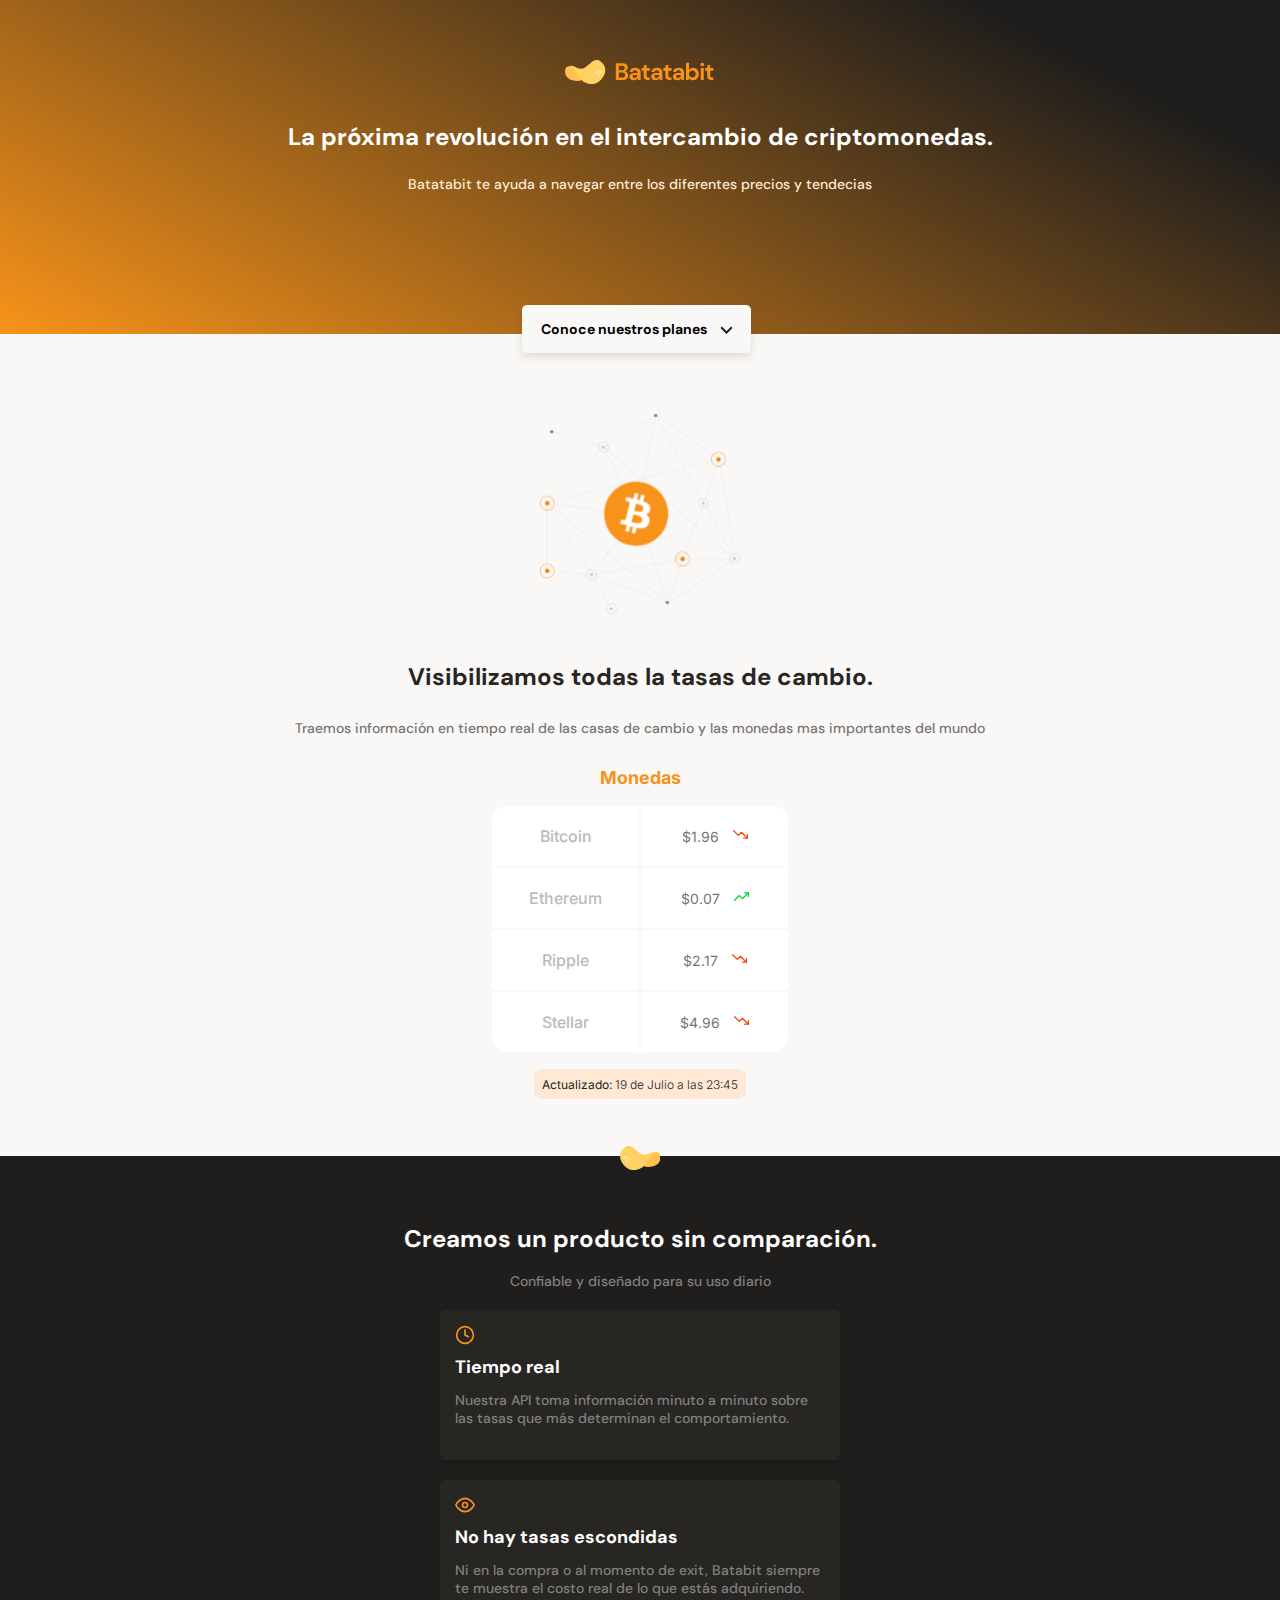
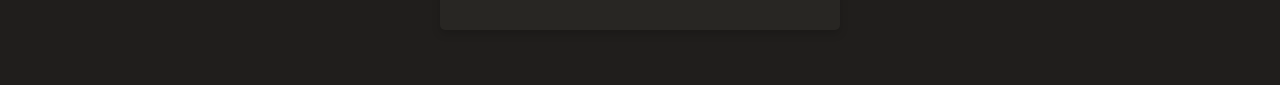
==== index.html @ 94a29dff "Se creo la segunda tarjeta que dice No hay tasas escondidas" ====
<!DOCTYPE html>
<html lang="en">
<head>
    <meta charset="UTF-8">
    <meta http-equiv="X-UA-Compatible" content="IE=edge">
    <meta name="viewport" content="width=device-width, initial-scale=1.0">
    <title>Document</title>
    <link href="https://fonts.googleapis.com/css2?family=DM+Sans:wght@400;500;700&family=Inter:wght@300;500&display=swap" rel="stylesheet">
    <link rel="stylesheet" href="./style.css">
</head>
<body>
    <header>
        <img src="./assets/img/logo.svg" alt="">
        <div class="header--title-container">
            <h1>La pr&oacute;xima revoluci&oacute;n en el intercambio de criptomonedas.</h1>
            <p>Batatabit te ayuda a navegar entre los diferentes precios y tendecias</p>
            <a href="" class="header--button">Conoce nuestros planes <span></span> </a>
        </div>
    </header>
    <main>
        <section class="main--exchange-container">
            <div class="backgroundImg">
                <img src="" alt="">
            </div>
            <div class="main--exange-container-title">
                <h2>Visibilizamos todas la tasas de cambio.</h2>
                <p>Traemos informaci&oacute;n en tiempo real de las casas de cambio y las monedas mas importantes del mundo</p>
            </div>
            <section class="main-tables-container">
                <div class="main--currency-table">
                    <p class="currency--table-title">Monedas</p>
                    <div class="currency--table-container">
                        <table>
                            <tr>
                                <td class="table__top-left">Bitcoin</td>
                                <td class="table__top-right table__right">$1.96 <span class="down"></span> </td>
                            </tr>
                            <tr>
                                <td>Ethereum</td>
                                <td class="table__right">$0.07 <span class="up"></span></td>
                            </tr>
                            <tr>
                                <td>Ripple</td>
                                <td class="table__right">$2.17 <span class="down"> </span></td>
                            </tr>
                            <tr>
                                <td class="table__bottom-left">Stellar</td>
                                <td class="table__bottom-right table__right">$4.96 <span class="down"></span></td>
                            </tr>
                        </table>
                    </div>
                    <div class="currency--table-date">
                        <p> <b>Actualizado: </b> 19 de Julio a las 23:45 </p>
                    </div>
                </div>
            </section>
        </section>
        <section class="main--product-detail">
            <span class="product--detail-batata-logo"></span>
            <div class="pruduct--detail-title">
                <h2> Creamos un producto sin comparación.</h2>
                <p>Confiable y diseñado para su uso diario</p>
            </div>
                <section class="product--cards-container">
                  <article class="product--detail-card">
                      <span class="clock"></span>
                      <p class="product--card-title">Tiempo real</p>
                      <p class="product--card-body">Nuestra API toma información minuto a minuto sobre las tasas que más determinan el comportamiento.
                      </p>
                  </article>
                </section>
        </section>
                <section class="main--product-detail-second">
                    <article class="product--detail-card-second">
                        <span class="eye"></span>
                        <p class="product--card-title">No hay tasas escondidas</p>
                        <p class="product--card-body">Ni en la compra o al momento de exit, Batabit siempre te muestra el costo real de lo que estás adquiriendo.
                        </p>
                    </article>
                </section>
        <section></section>
        <section></section>
    </main>
    <footer></footer>
</body>
</html>
---- style.css ----
/* 
1- Posicionamiento (Position fixed, relative, absolute)
2- Modelo de caja (Box model) (margin, padding, tamaño de width y height)
3- Tipografia (Fuentes, tamaño)
4- Visuales (Estilos visuales, ej. shadow box, border radius)
5- Otros  
*/

:root {
    /* Colores */
    --bitcoin-orange: #f7931A;
    --soft-orange: #FFE9D5;
    --secondary-blue: #1A9AF7;
    --soft-blue: #E7F5FF;
    --warm-black: #201E1C;
    --black: #282623;
    --grey: #BABABA;
    --off-white: #FAF8F7;
    --just-white: #fff;
}

* {
    box-sizing: border-box;
    margin: 0;
    padding: 0;
}

html {
    font-size: 62.5%;
    font-family:'DM Sans', sans-serif;
}

header {
    position: relative;
    display: flex;
    flex-direction: column;
    justify-content: center;
    width: 100%;
    min-width: 320px;
    height: 334px;
    text-align: center;
    background: linear-gradient(207.8deg, #201E1C 16.69%, #F7931A 100%);
}

header img {
    width: 150px;
    height: 24px;
    margin-top: 60px;
    align-self: center;   /* Se usa para alinear la imagen cuando estoy usando display flex */
}

.header--title-container {
    width: 90%;
    min-width: 288px;
    max-width: 900px;
    height: 218px;
    margin-top: 40px;  /*Con esto separamos un poco la imagen del texto*/
    text-align: center;
    align-self: center;
}

.header--title-container h1 {
    font-size: 2.4rem;
    font-weight: bold;
    line-height: 2.6rem;
    color: var(--just-white);
}

.header--title-container p {
    margin-top: 25px;
    font-size: 1.4rem;
    font-weight: 500;
    line-height: 1.8rem;
    color: var(--soft-orange);
}

.header--title-container .header--button {
    position: absolute;
    left: calc(50% - 118px);
    top: 270px;
    display: block;
    margin-top: 35px;
    padding: 15px;
    width: 229px;
    height: 48px;
    background-color: var(--off-white);
    /* Sombra */
    box-shadow: 0px  4px 8px rgba(89, 73 ,30, 0.16);
    border: none;
    border-radius: 5px;
    font-size: 1.4rem;
    font-weight: bold;
    text-decoration: none;
    color: var (var(--black));
}

.header--button span {
    display: inline-block;
    width: 13px;
    height: 8px;
    margin-left: 10px;
    background-image: url('../assets/icons/down-arrow.svg');
}

main{
    width: 100%;
    min-width: 320px;
    height: auto;  /* Se usa el auto por que el mismo contenido va ir definiendo la altura de nuestro main */
    background-color: var(--off-white);
}

.main--exchange-container {
    width: 100%;
    height: auto;  /* Se usa el auto por que el mismo contenido va ir definiendo la altura de nuestro contenedor */
    padding-top: 80px;
    padding-bottom: 30px;
    text-align: center;
}

.main--exange-container-title{
    width: 90%;
    min-width: 238px;
    max-width: 900px;
    margin: 0 auto;
}

.main--exchange-container .backgroundImg {
    width: 200px;
    height: 200px;
    margin: 0 auto;
    margin-bottom: 50px;
    background-image: url(../assets/img/Bitcoin.svg);
    background-size: cover;
    background-position: center;
    background-repeat: no-repeat;
}

.main--exchange-container h2 {
    margin-bottom: 30px;
    font-size: 2.4rem;
    font-weight: bold;      /* esto es un peso a la fuente */
    line-height: 2.6rem;    /* Esto es una altura */
    color: var(--black);
}

.main--exchange-container p {
    margin-bottom: 30px;
    font-size: 1.4rem;
    font-weight: 500;
    line-height: 1.6rem;
    color: #757575;
}

.main--currency-table {
    width: 70%;
    min-width: 235px;
    max-width: 500px;
    height: 360px;
    margin: 0 auto;
    font-family: "Inter", sans-serif;
}

.main--currency-table .currency--table-title {
    margin-bottom: 15px;
    font-size: 1.8rem;
    font-weight: bold;
    line-height: 2.3rem;
    color: var(--bitcoin-orange);
}

.currency--table-container {
    width: 90%;
    min-width: 230px;
    max-width: 300px;
    height: 250px;
    margin: 0 auto;
}

.currency--table-container table {
    width: 100%;
    height: 100%;
}

.currency--table-container td {
    width: 50%;
    font-size: 1.6rem;
    font-weight: 500;
    line-height: 1.9rem;
    color: var(--grey);
    background-color: var(--just-white);
}

.currency--table-container .table__top-left {
    border-radius: 15px 0 0 0;
}

.currency--table-container .table__top-right {
    border-radius: 0 15px 0 0;
}

.currency--table-container .table__bottom-left {
    border-radius: 0 0 0 15px;
}

.currency--table-container .table__bottom-right {
    border-radius: 0px 0px 15px 0px;
}

.currency--table-container .table__right {
    font-size: 1.4rem;
    font-weight: normal;  /*Ancho de fuente*/
    line-height: 1.7rem;    /*Salto de linea*/
    color: #757575;
}

.currency--table-container .down {
    display: inline-block;
    width: 15px;
    height: 15px;
    margin-left: 10px;
    background-image: url('../assets/icons/trending-down.svg');
    background-size: cover;
    background-position: center;
    background-repeat: no-repeat;
}

.currency--table-container .up {
    display: inline-block;
    width: 15px;
    height: 15px;
    margin-left: 10px;
    background-image: url('../assets/icons/trending-up.svg');
    background-size: cover;
    background-position: center;
    background-repeat: no-repeat;
}

.currency--table-date {
    width: max-content; /*Para evitar el desbordamiento del texto */
    height: 30px;
    margin: 15px auto 0;
    padding: 8px;
    background-color: var(--soft-orange);
    border-radius: 8px;
  }

.currency--table-date p {
    font-size: 1.2rem;
    line-height: 1.5rem;
    color: var(--warm-black);
    font-weight: 300; /*Esto para cortar esa herencia que viene desde el padre*/
}

.main--product-detail {
    position: relative;     /*Es importante que este este posicion relative para que despues la imagen con position absolute pueda tomar de refe4rencia a este*/
    width: 100%;
    min-width: 320px; /*Para que no se haga mas pequeño que eso*/
    height: auto;
    padding: 20px 10px; /*Conesto se crea el espacio entre las tarjetas*/
    background: var(--warm-black);
}

.product--detail-batata-logo {
    position: absolute; /*Este es necesario con el position relative de la anterior clase para que pueda existir entre las dos secciones, hay que asegurar el padre directo para poder delimitarlo de es manera*/
    width: 40px;
    height: 25px;
    top: -10px;
    left: calc(50% - 20px);
    background-image: url('./assets/icons/batata.svg');
}

.pruduct--detail-title {
    width: 90%;
    min-width: 288px;
    height: auto;
    margin: 0 auto;
    margin-top: 50px;
    text-align: center;
}

.pruduct--detail-title h2 {
    margin-bottom: 20px;
    font-size: 2.4rem;
    font-weight: bold;
    line-height: 2.6rem;
    color: var(--just-white);
}

.pruduct--detail-title p {
    margin-bottom: 20px;
    font-size: 1.4rem;
    font-weight: 500;
    line-height: 1.8rem;
    color: #808080;
}

.product--detail-card {
    width: 90%;
    min-width: 288px;
    max-width: 400px;
    height: 150px;
    margin: 15px auto;
    padding: 15px;  /*Se usa para posicionar su contenido*/
    background-color: var(--black);
    border-radius: 5px;
    box-shadow: 0 4px 8px rgba(0, 0, 0, 0.16);
}

.product--detail-card .clock {
    display: inline-block;
    width: 20px;
    height: 20px;
    margin-bottom: 10px;
    background-image: url(./assets/icons/clock.svg);
    background-size: cover;
    background-position: center;
    background-repeat: no-repeat;
}

.product--card-title {
    margin-bottom: 15px;
    font-size: 1.8rem;
    font-weight: bold;
    line-height: 1.8rem;
    color: var(--just-white);
}

.product--card-body {
    font-size: 1.4rem;
    font-weight: 500;
    line-height: 1.8rem;
    color: #808080;
}

/*Segunda tajerta*/

.main--product-detail-second {
    width: 100%;
    min-width: 320px; /*Para que no se haga mas pequeño que eso*/
    height: auto;
    padding: 20px 10px; /*Conesto se crea el espacio entre las tarjetas*/
    background: var(--warm-black);
}

.product--detail-card-second {
    width: 90%;
    min-width: 288px;
    max-width: 400px;
    height: 150px;
    margin: 0 auto;
    padding: 15px;  /*Se usa para posicionar su contenido*/
    background-color: var(--black);
    border-radius: 5px;
    box-shadow: 0 4px 8px rgba(0, 0, 0, 0.16);
    position: relative;
    bottom: 35px;
}

.product--detail-card-second .eye {
    display: inline-block;
    width: 20px;
    height: 20px;
    margin-bottom: 10px;
    background-image: url(./assets/icons/eye.svg);
    background-size: cover;
    background-position: center;
    background-repeat: no-repeat;
}
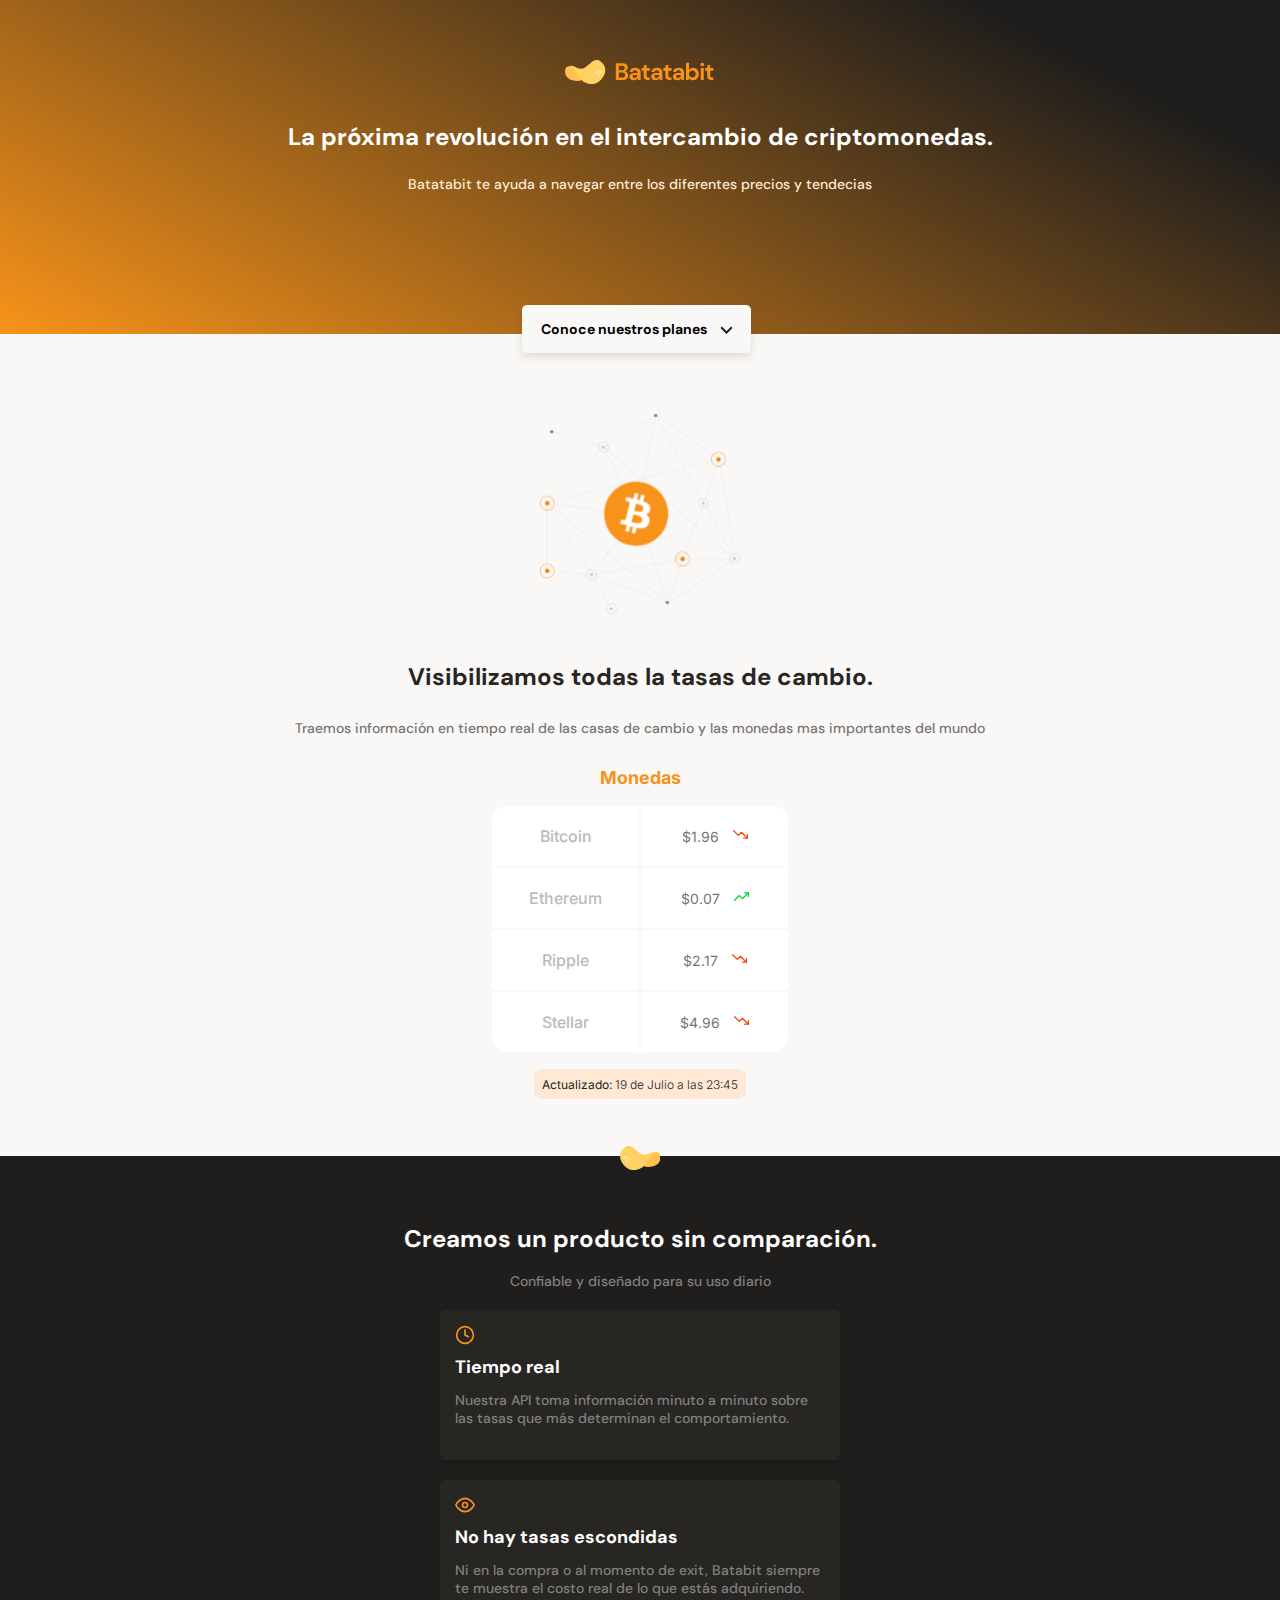
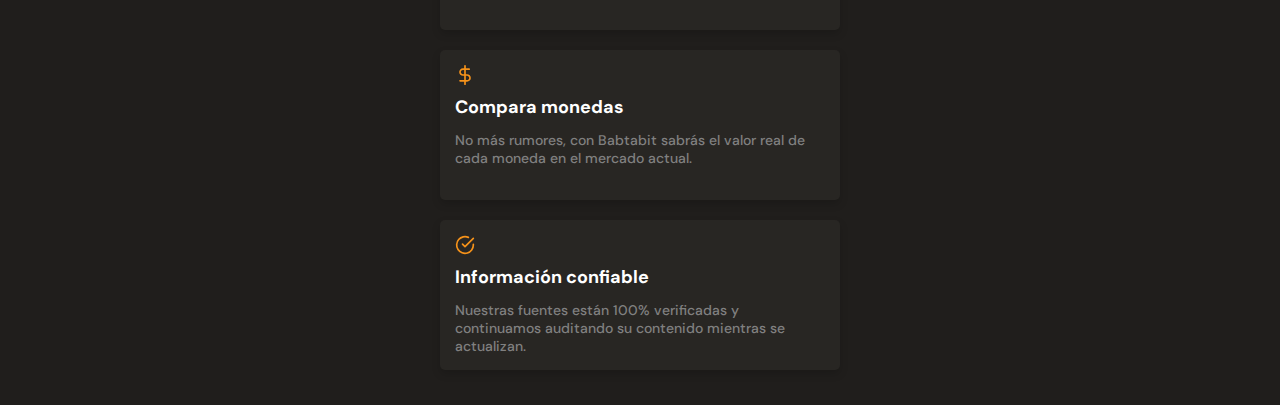
==== commit 76ee6a58: "Se crearon la tercera y cuarta tarjeta y se completo el esquema" ====
--- a/index.html
+++ b/index.html
@@ -78,6 +78,22 @@
                         </p>
                     </article>
                 </section>
+                <section class="main--product-detail-third">
+                    <article class="product--detail-card-third">
+                        <span class="dolar"></span>
+                        <p class="product--card-title">Compara monedas</p>
+                        <p class="product--card-body">No más rumores, con Babtabit sabrás el valor real de cada moneda en el mercado actual.
+                        </p>
+                    </article>
+                </section>
+                    <section class="main--product-detail-four">
+                        <article class="product--detail-card-four">
+                            <span class="check-circle"></span>
+                            <p class="product--card-title">Información confiable</p>
+                            <p class="product--card-body">Nuestras fuentes están 100% verificadas y continuamos auditando su contenido mientras se actualizan.
+                            </p>
+                        </article>
+                    </section>
         <section></section>
         <section></section>
     </main>
--- a/style.css
+++ b/style.css
@@ -366,3 +366,73 @@
     background-position: center;
     background-repeat: no-repeat;
 }
+
+/* tercera tarjeta */
+
+.main--product-detail-third {
+    width: 100%;
+    min-width: 320px; /*Para que no se haga mas pequeño que eso*/
+    height: auto;
+    /* padding: 20px 10px; Conesto se crea el espacio entre las tarjetas */
+    background: var(--warm-black);
+}
+
+.product--detail-card-third {
+    width: 90%;
+    min-width: 288px;
+    max-width: 400px;
+    height: 150px;
+    margin: 0 auto;
+    padding: 15px;  /*Se usa para posicionar su contenido*/
+    background-color: var(--black);
+    border-radius: 5px;
+    box-shadow: 0 4px 8px rgba(0, 0, 0, 0.16);
+    position: relative;
+    bottom: 35px;
+}
+
+.product--detail-card-third .dolar {
+    display: inline-block;
+    width: 20px;
+    height: 20px;
+    margin-bottom: 10px;
+    background-image: url(./assets/icons/dollar-sign.svg);
+    background-size: cover;
+    background-position: center;
+    background-repeat: no-repeat;
+}
+
+/* cuarta tarjeta */
+
+.main--product-detail-four {
+    width: 100%;
+    min-width: 320px; /*Para que no se haga mas pequeño que eso*/
+    height: auto;
+    padding: 20px 10px 0; /*Conesto se crea el espacio entre las tarjetas*/
+    background: var(--warm-black);
+}
+
+.product--detail-card-four {
+    width: 90%;
+    min-width: 288px;
+    max-width: 400px;
+    height: 150px;
+    margin: 0 auto;
+    padding: 15px;  /*Se usa para posicionar su contenido*/
+    background-color: var(--black);
+    border-radius: 5px;
+    box-shadow: 0 4px 8px rgba(0, 0, 0, 0.16);
+    position: relative;
+    bottom: 35px;
+}
+
+.product--detail-card-four .check-circle {
+    display: inline-block;
+    width: 20px;
+    height: 20px;
+    margin-bottom: 10px;
+    background-image: url(./assets/icons/check-circle.svg);
+    background-size: cover;
+    background-position: center;
+    background-repeat: no-repeat;
+}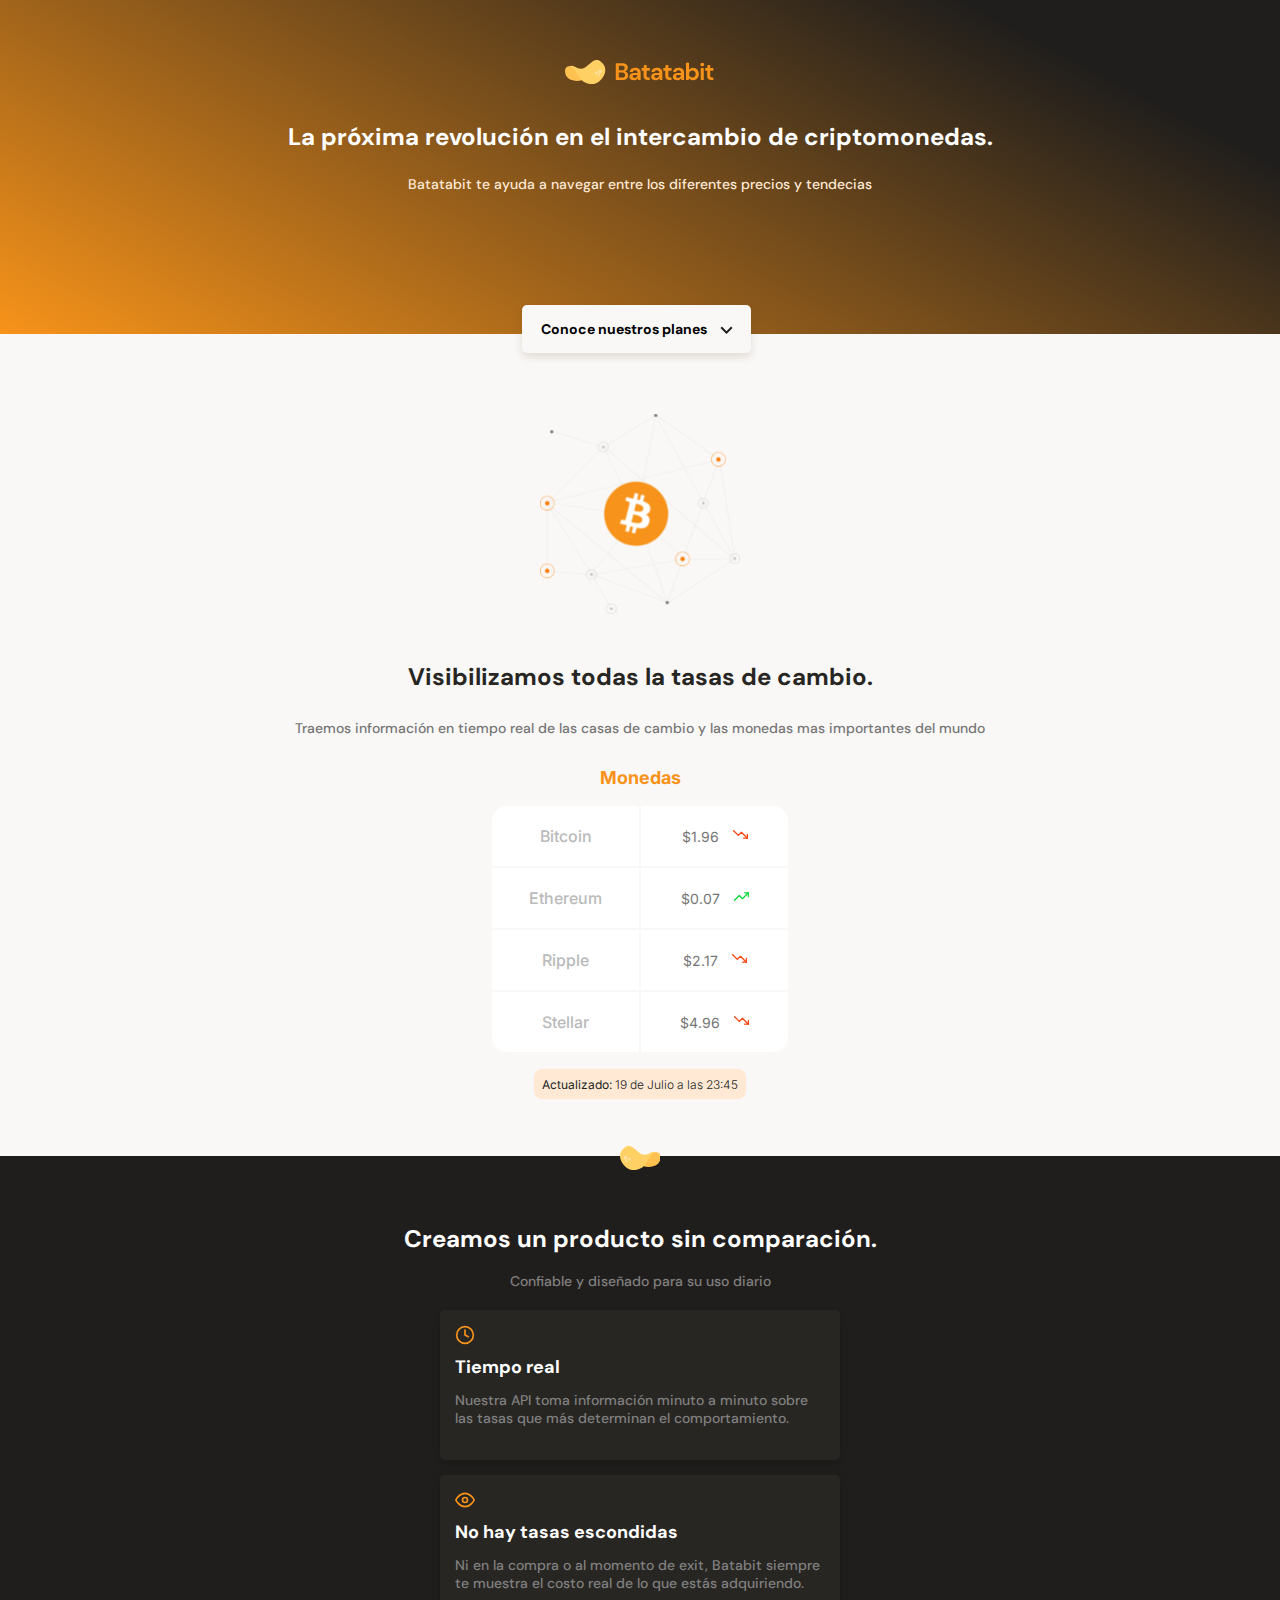
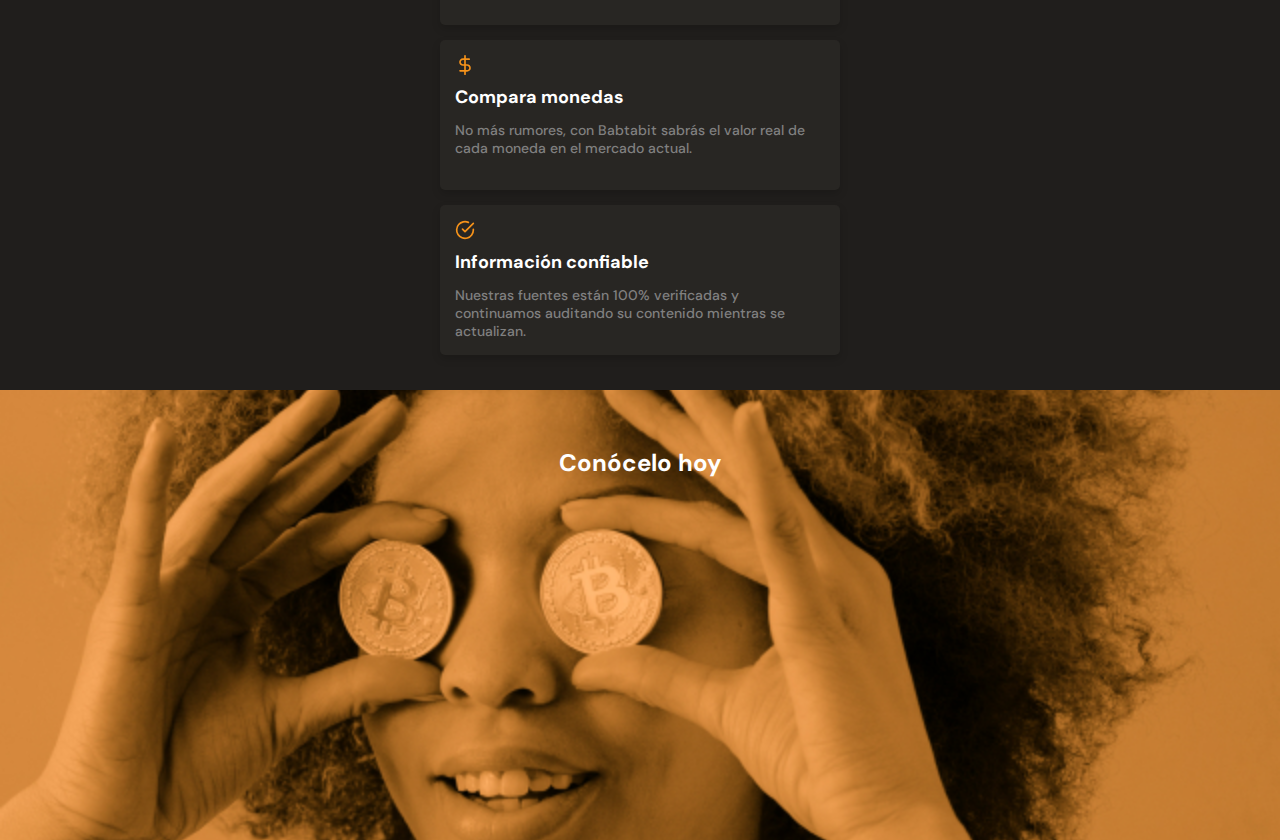
==== commit ea6e9271: "Se arreglaron las tarjetas a como corresponden y se hizo el maquetado de la seccion de comodin de im" ====
--- a/index.html
+++ b/index.html
@@ -68,33 +68,29 @@
                       <p class="product--card-body">Nuestra API toma información minuto a minuto sobre las tasas que más determinan el comportamiento.
                       </p>
                   </article>
-                </section>
-        </section>
-                <section class="main--product-detail-second">
-                    <article class="product--detail-card-second">
+                    <article class="product--detail-card">
                         <span class="eye"></span>
                         <p class="product--card-title">No hay tasas escondidas</p>
                         <p class="product--card-body">Ni en la compra o al momento de exit, Batabit siempre te muestra el costo real de lo que estás adquiriendo.
                         </p>
                     </article>
-                </section>
-                <section class="main--product-detail-third">
-                    <article class="product--detail-card-third">
-                        <span class="dolar"></span>
-                        <p class="product--card-title">Compara monedas</p>
-                        <p class="product--card-body">No más rumores, con Babtabit sabrás el valor real de cada moneda en el mercado actual.
-                        </p>
-                    </article>
-                </section>
-                    <section class="main--product-detail-four">
-                        <article class="product--detail-card-four">
-                            <span class="check-circle"></span>
-                            <p class="product--card-title">Información confiable</p>
-                            <p class="product--card-body">Nuestras fuentes están 100% verificadas y continuamos auditando su contenido mientras se actualizan.
+                        <article class="product--detail-card">
+                            <span class="dolar"></span>
+                            <p class="product--card-title">Compara monedas</p>
+                            <p class="product--card-body">No más rumores, con Babtabit sabrás el valor real de cada moneda en el mercado actual.
                             </p>
                         </article>
-                    </section>
-        <section></section>
+                            <article class="product--detail-card">
+                                <span class="check-circle"></span>
+                                <p class="product--card-title">Información confiable</p>
+                                <p class="product--card-body">Nuestras fuentes están 100% verificadas y continuamos auditando su contenido mientras se actualizan.
+                                </p>
+                            </article>
+                </section>
+        </section>
+        <section class="bitcoin--img-container">
+            <h2>Conócelo hoy</h2>
+        </section>
         <section></section>
     </main>
     <footer></footer>
--- a/style.css
+++ b/style.css
@@ -298,7 +298,7 @@
     width: 90%;
     min-width: 288px;
     max-width: 400px;
-    height: 150px;
+    min-height: 150px;
     margin: 15px auto;
     padding: 15px;  /*Se usa para posicionar su contenido*/
     background-color: var(--black);
@@ -332,31 +332,9 @@
     color: #808080;
 }
 
-/*Segunda tajerta*/
-
-.main--product-detail-second {
-    width: 100%;
-    min-width: 320px; /*Para que no se haga mas pequeño que eso*/
-    height: auto;
-    padding: 20px 10px; /*Conesto se crea el espacio entre las tarjetas*/
-    background: var(--warm-black);
-}
-
-.product--detail-card-second {
-    width: 90%;
-    min-width: 288px;
-    max-width: 400px;
-    height: 150px;
-    margin: 0 auto;
-    padding: 15px;  /*Se usa para posicionar su contenido*/
-    background-color: var(--black);
-    border-radius: 5px;
-    box-shadow: 0 4px 8px rgba(0, 0, 0, 0.16);
-    position: relative;
-    bottom: 35px;
-}
-
-.product--detail-card-second .eye {
+/* segunda tarjeta */
+
+.product--detail-card .eye {
     display: inline-block;
     width: 20px;
     height: 20px;
@@ -369,29 +347,7 @@
 
 /* tercera tarjeta */
 
-.main--product-detail-third {
-    width: 100%;
-    min-width: 320px; /*Para que no se haga mas pequeño que eso*/
-    height: auto;
-    /* padding: 20px 10px; Conesto se crea el espacio entre las tarjetas */
-    background: var(--warm-black);
-}
-
-.product--detail-card-third {
-    width: 90%;
-    min-width: 288px;
-    max-width: 400px;
-    height: 150px;
-    margin: 0 auto;
-    padding: 15px;  /*Se usa para posicionar su contenido*/
-    background-color: var(--black);
-    border-radius: 5px;
-    box-shadow: 0 4px 8px rgba(0, 0, 0, 0.16);
-    position: relative;
-    bottom: 35px;
-}
-
-.product--detail-card-third .dolar {
+.product--detail-card .dolar {
     display: inline-block;
     width: 20px;
     height: 20px;
@@ -404,29 +360,7 @@
 
 /* cuarta tarjeta */
 
-.main--product-detail-four {
-    width: 100%;
-    min-width: 320px; /*Para que no se haga mas pequeño que eso*/
-    height: auto;
-    padding: 20px 10px 0; /*Conesto se crea el espacio entre las tarjetas*/
-    background: var(--warm-black);
-}
-
-.product--detail-card-four {
-    width: 90%;
-    min-width: 288px;
-    max-width: 400px;
-    height: 150px;
-    margin: 0 auto;
-    padding: 15px;  /*Se usa para posicionar su contenido*/
-    background-color: var(--black);
-    border-radius: 5px;
-    box-shadow: 0 4px 8px rgba(0, 0, 0, 0.16);
-    position: relative;
-    bottom: 35px;
-}
-
-.product--detail-card-four .check-circle {
+.product--detail-card .check-circle {
     display: inline-block;
     width: 20px;
     height: 20px;
@@ -435,4 +369,23 @@
     background-size: cover;
     background-position: center;
     background-repeat: no-repeat;
+}
+
+.bitcoin--img-container {
+    width: 100%;
+    min-width: 320px;
+    height: 50vh;
+    background-image: url(./assets/img/bitcoinbaby2x.jpg);
+    background-position: center;
+    background-size: cover;
+    background-repeat: no-repeat;
+    text-align: center;
+}
+
+.bitcoin--img-container h2 {
+    padding-top: 60px;
+    font-size: 2.4rem;
+    font-weight: bold;
+    line-height: 2.6rem;
+    color: var(--just-white);
 }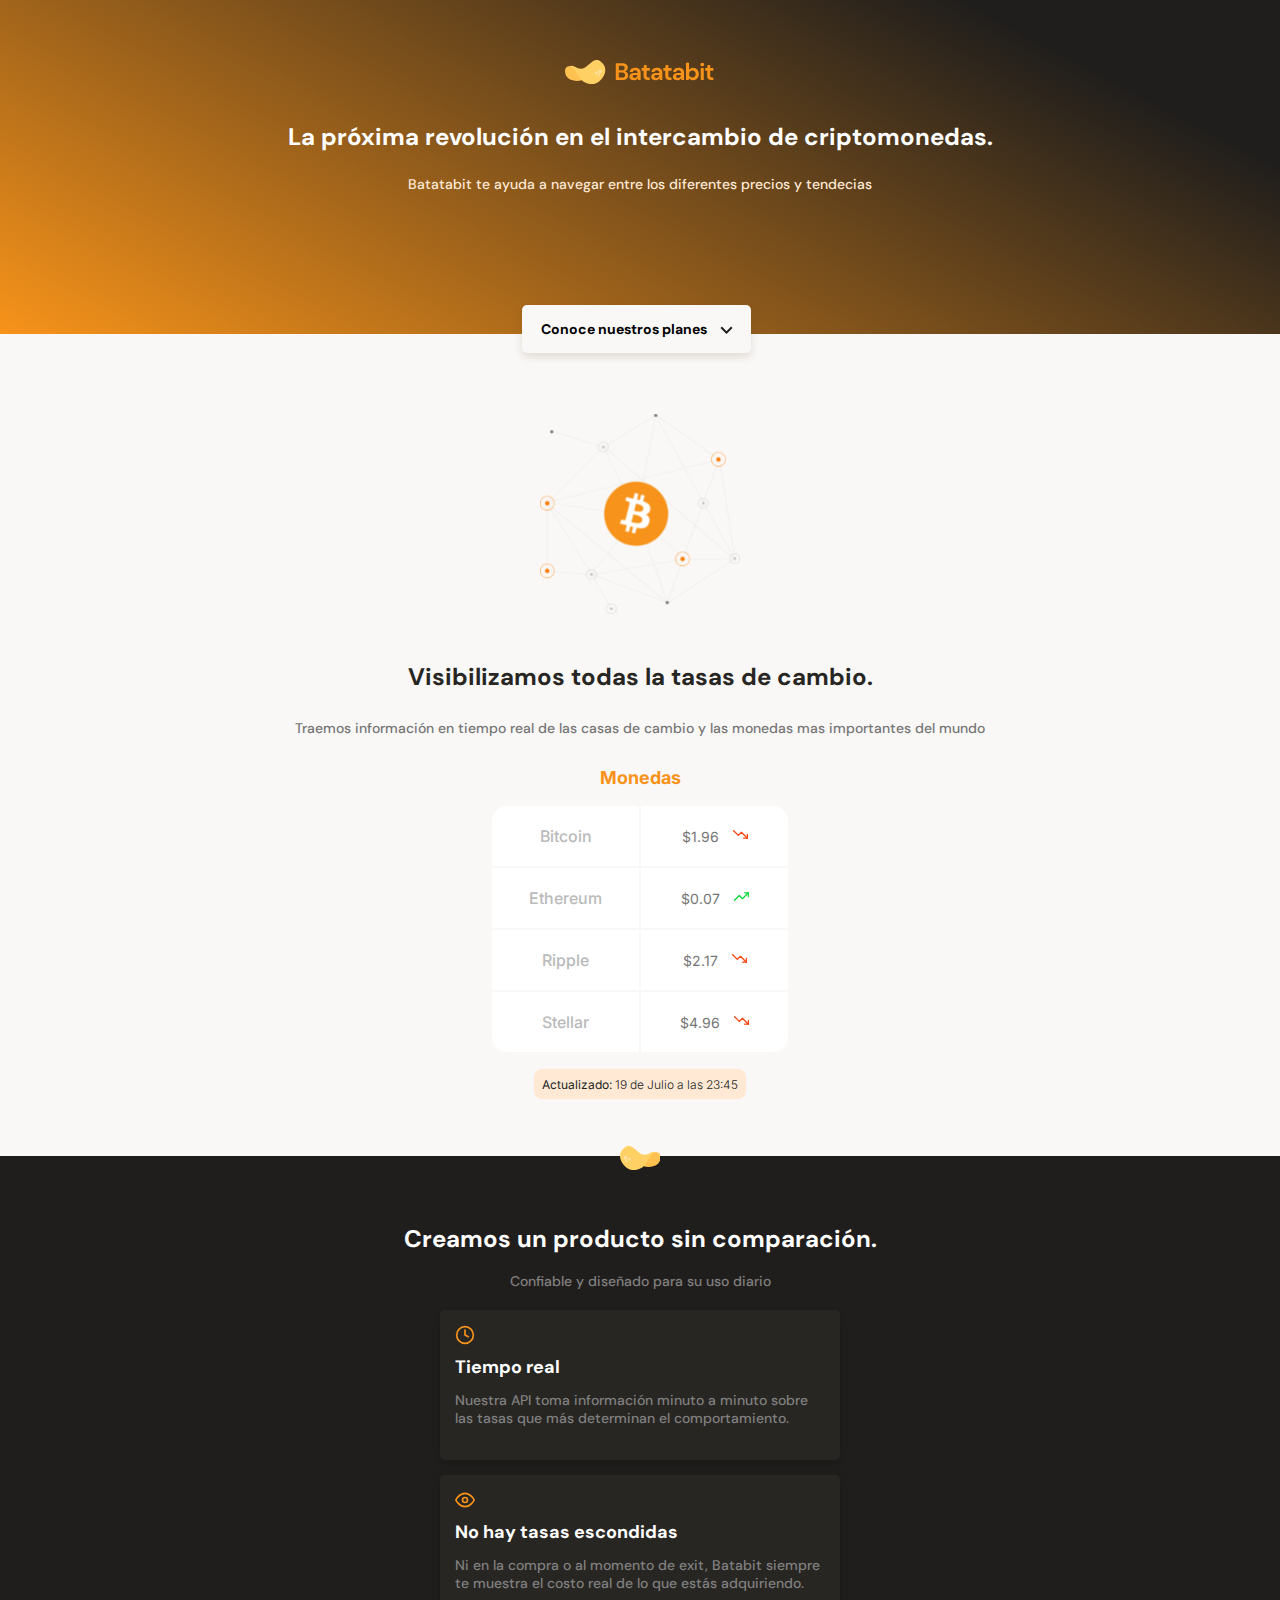
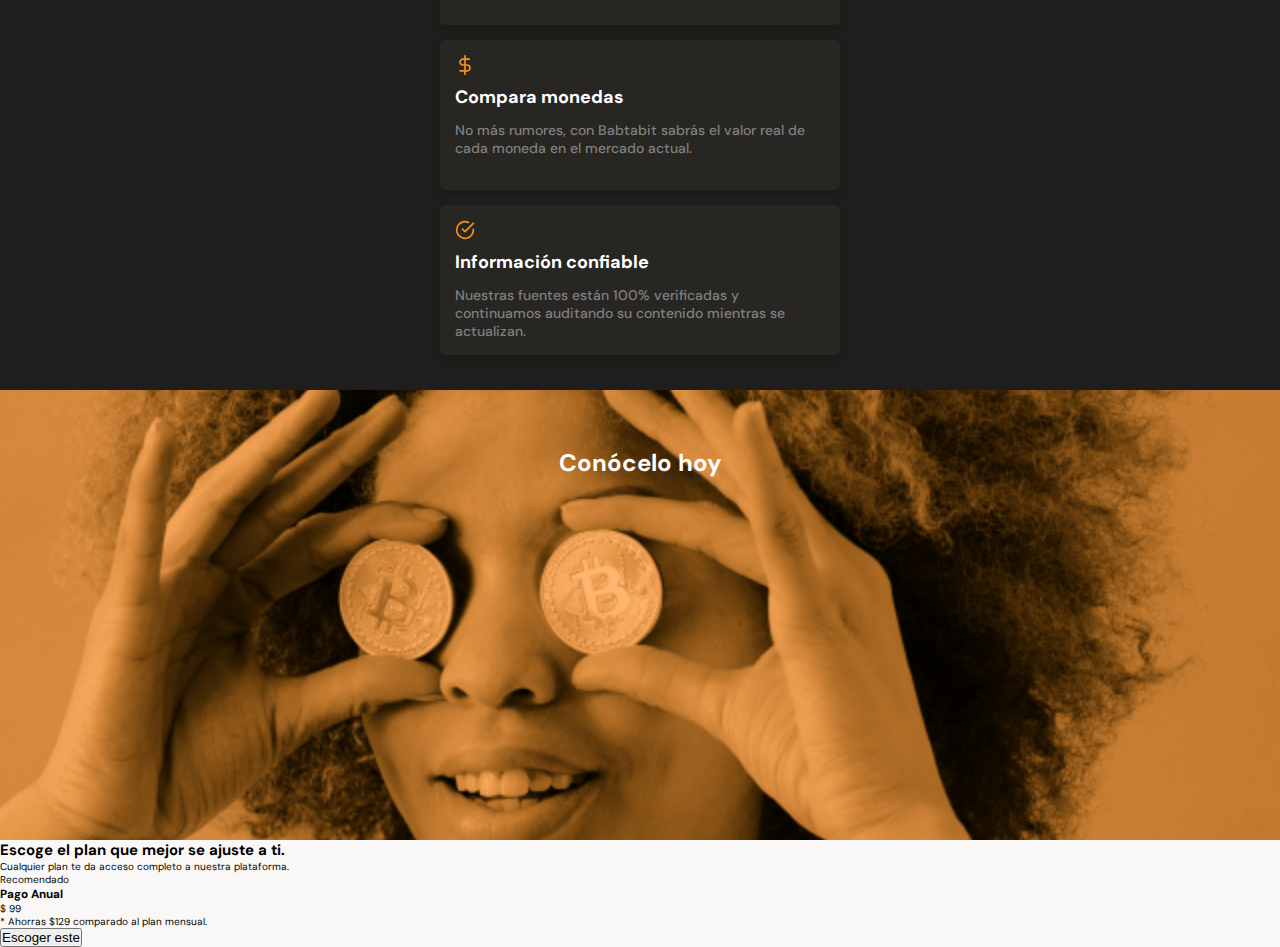
==== commit 1b197e53: "Estructura de seccion de planes" ====
--- a/index.html
+++ b/index.html
@@ -14,7 +14,7 @@
         <div class="header--title-container">
             <h1>La pr&oacute;xima revoluci&oacute;n en el intercambio de criptomonedas.</h1>
             <p>Batatabit te ayuda a navegar entre los diferentes precios y tendecias</p>
-            <a href="" class="header--button">Conoce nuestros planes <span></span> </a>
+            <a href="#plans" class="header--button">Conoce nuestros planes <span></span> </a>
         </div>
     </header>
     <main>
@@ -91,7 +91,23 @@
         <section class="bitcoin--img-container">
             <h2>Conócelo hoy</h2>
         </section>
-        <section></section>
+         <section id="plans" class="main--plans-container">  <!--Este id lo que hace es redireccionar el boton de arriba a esta sección -->
+            <div class="plans--title">
+                <h2>Escoge el plan que mejor se ajuste a ti.</h2>
+                <p>Cualquier plan te da acceso completo a nuestra plataforma.</p>
+            </div>
+                <section class="plans--container-slider">
+                    <article class="plans--container-card">
+                        <p>Recomendado</p>
+                        <div>
+                            <h3>Pago Anual</h3>
+                            <p> <span>$</span> 99</p>
+                            <p>* Ahorras $129 comparado al plan mensual.</p>
+                            <button>Escoger este <span></span></button>
+                        </div>
+                    </article>
+                </section>
+        </section>
     </main>
     <footer></footer>
 </body>
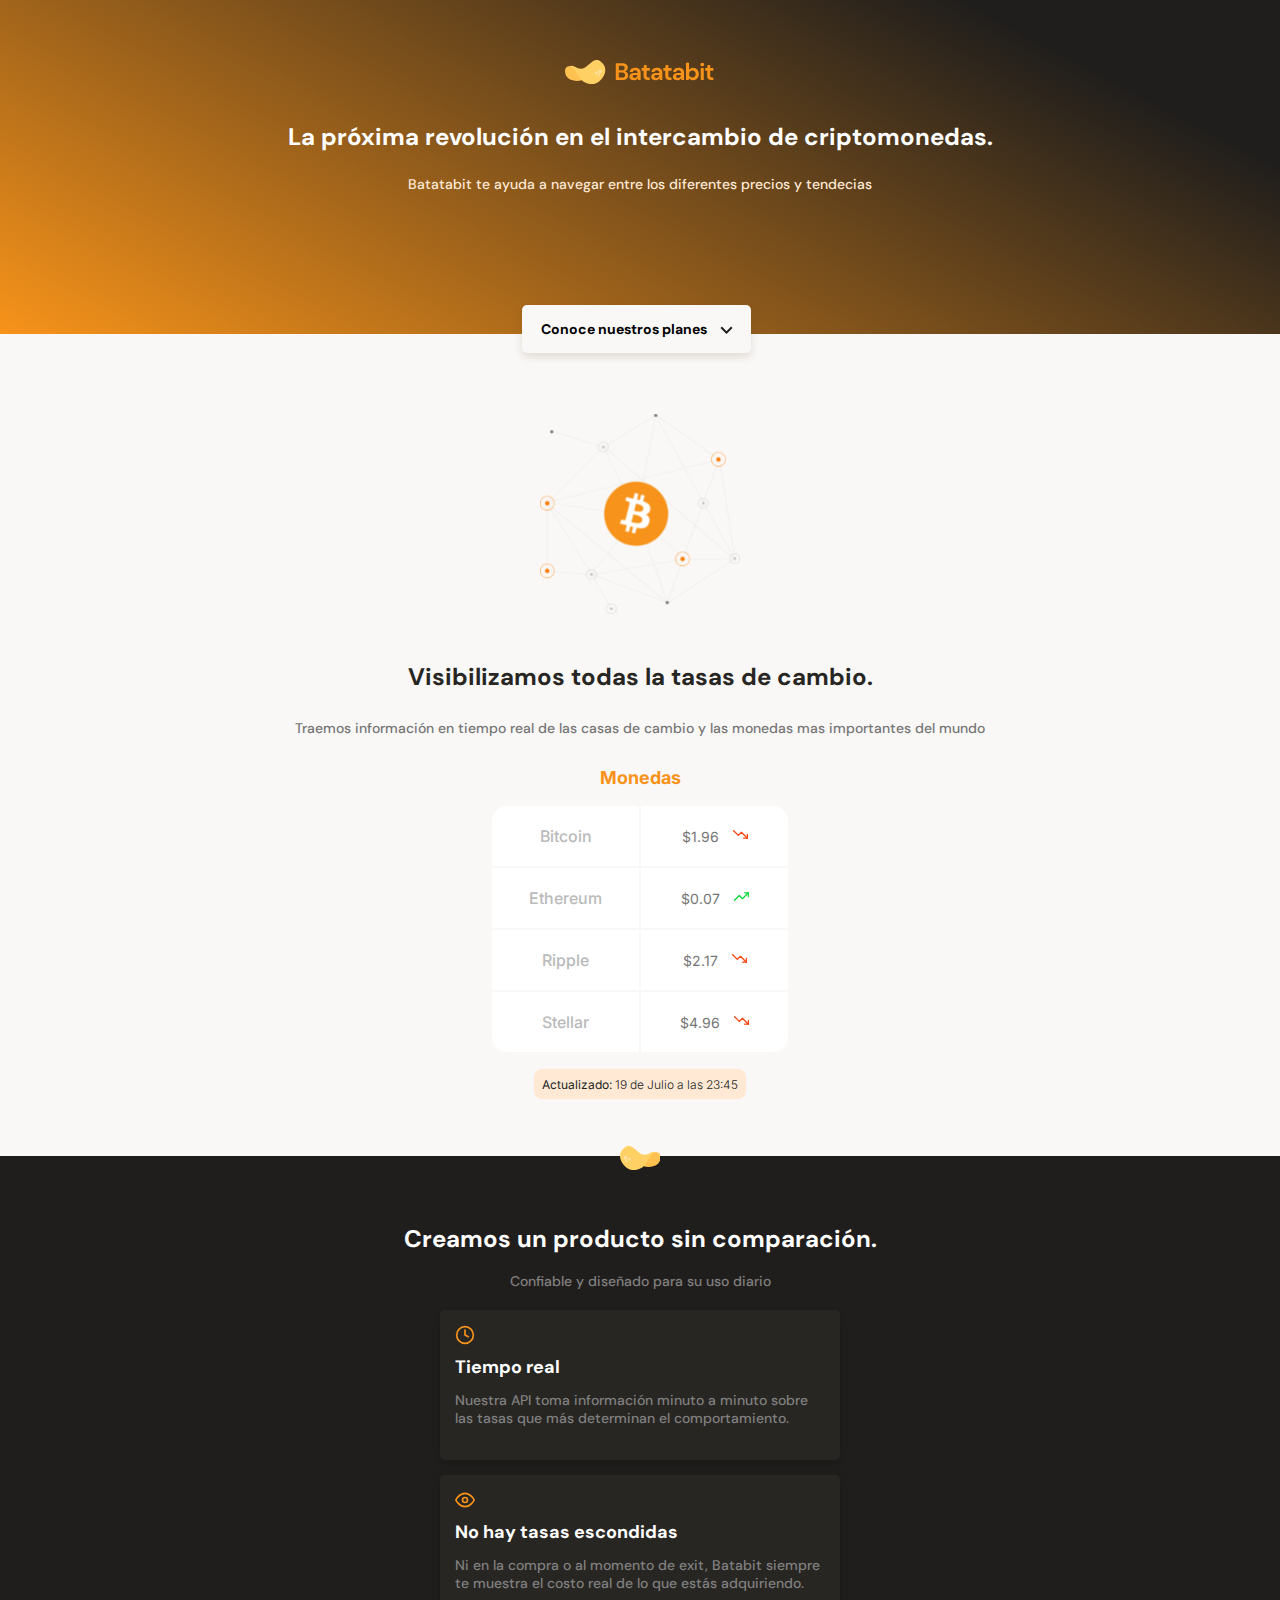
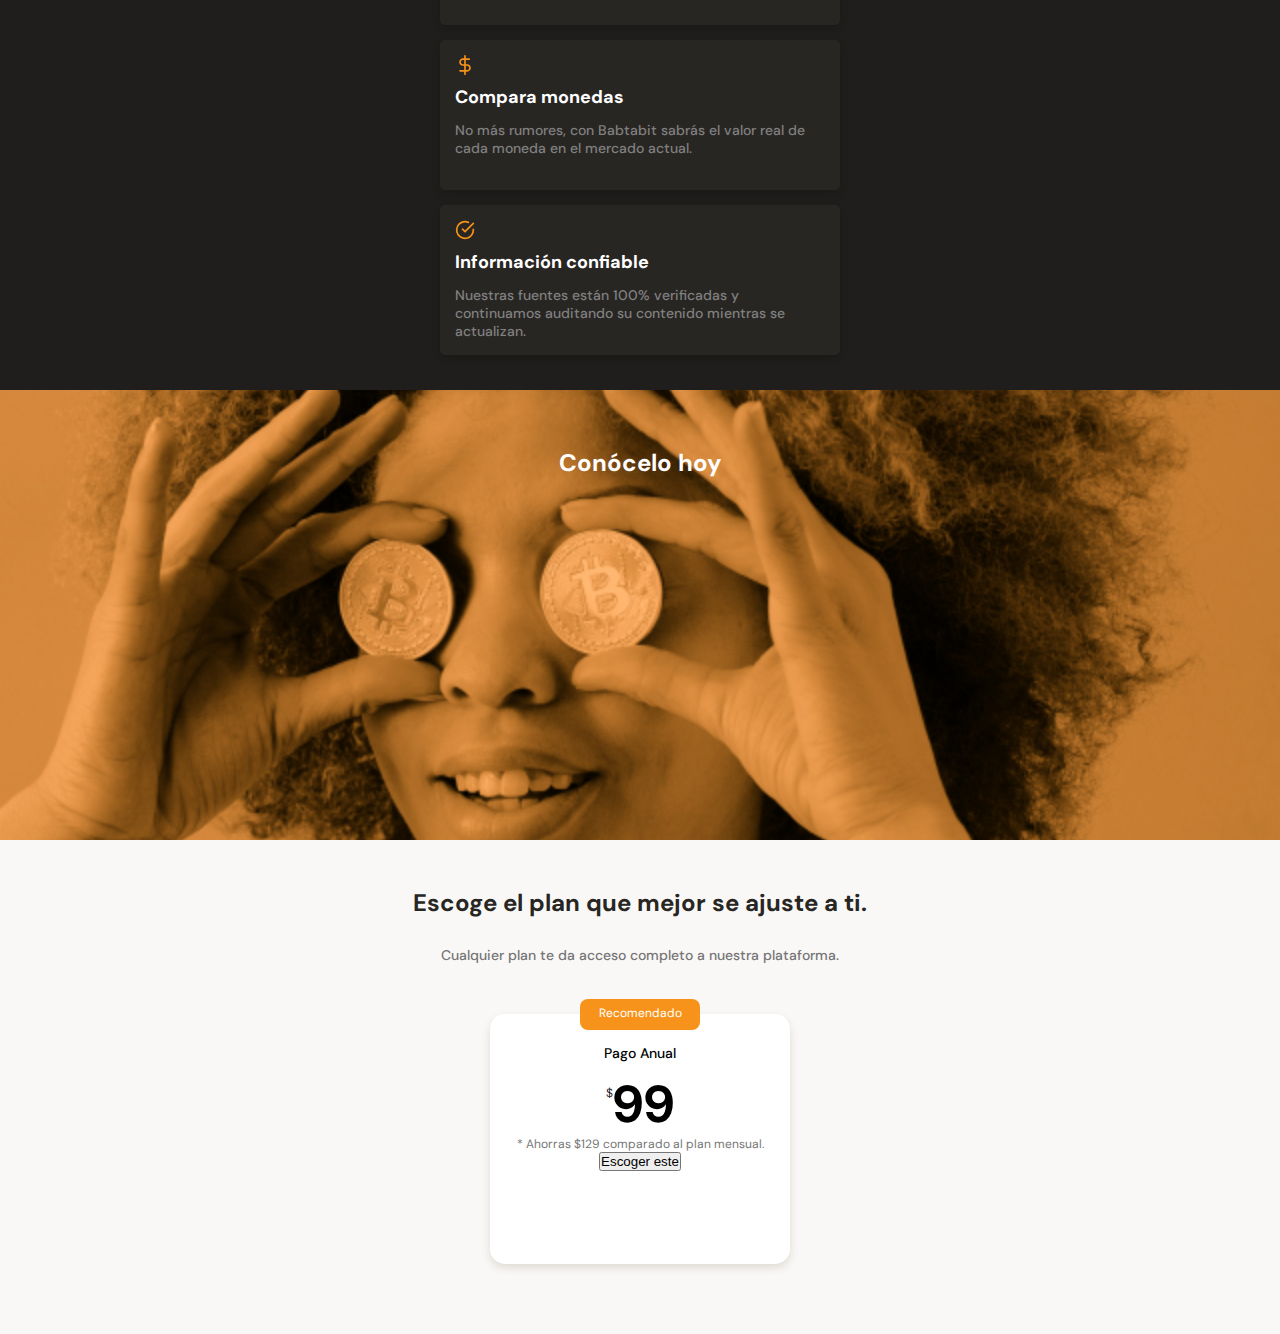
==== commit bbee8d83: "Aplicando estilos a la seccion de planes, aplicando estilos a las tarjetas de seccion de planes y ap" ====
--- a/index.html
+++ b/index.html
@@ -96,14 +96,14 @@
                 <h2>Escoge el plan que mejor se ajuste a ti.</h2>
                 <p>Cualquier plan te da acceso completo a nuestra plataforma.</p>
             </div>
-                <section class="plans--container-slider">
+                <section class="plans--container-slider">    <!--Aqui se trabaja el scroll horizontal-->
                     <article class="plans--container-card">
-                        <p>Recomendado</p>
-                        <div>
-                            <h3>Pago Anual</h3>
-                            <p> <span>$</span> 99</p>
-                            <p>* Ahorras $129 comparado al plan mensual.</p>
-                            <button>Escoger este <span></span></button>
+                        <p class="recommended">Recomendado</p>
+                        <div class="plan--info-container">
+                            <h3 class="plan--card-title">Pago Anual</h3>
+                            <p class="plan--card-price"> <span>$</span>99</p>
+                            <p class="plan-card-saving">* Ahorras $129 comparado al plan mensual.</p>
+                            <button class="plan--card--ca">Escoger este <span></span></button>
                         </div>
                     </article>
                 </section>
--- a/style.css
+++ b/style.css
@@ -388,4 +388,88 @@
     font-weight: bold;
     line-height: 2.6rem;
     color: var(--just-white);
+}
+
+.main--plans-container {
+    width: 100%;
+    min-width: 320px;
+    padding-bottom: 70px;  /*Con esto alejamos el contenido final con el footer*/
+    text-align: center;
+}
+
+.plans--title {
+    width: 90%;
+    min-width: 288px;
+    height: auto;
+    margin: 0 auto;
+    margin-bottom: 50px;
+}
+
+.plans--title h2 {
+    padding-top: 50px;
+    font-size: 2.4rem;
+    font-weight: bold;
+    line-height: 2.6rem;
+    color: var(--black);
+}
+
+.plans--title p {
+    padding-top: 30px;
+    font-size: 1.4rem;
+    font-weight: 500;      /*Ancho de fuente*/
+    line-height: 1.8rem;    /*alto de fuente*/
+    color: #757575;
+}
+
+.plans--container-card {
+    position: relative;
+    width: 70%;
+    min-width: 230px;  /*La tarjeta los mas pequeño que sera es eso*/
+    max-width: 300px;   /*La tarjeta no se hara mas grande de 300px*/
+    height: 250px;
+    margin: 50px auto 0;
+    padding: 0 15px;
+    background-color: var(--just-white);
+    border-radius: 15px;
+    box-shadow: 0 4px 8px rgba(89, 73, 30, 0.16);
+}
+
+.recommended {
+    position: absolute;
+    width: 120px;
+    height: 31px;
+    top: -15px;
+    font-size: 1.2rem;
+    left: calc(50% - 60px);
+    background-color: var(--bitcoin-orange);
+    border-radius: 8px;
+    color: var(--just-white);
+    padding: 6px;
+}
+
+.plan--card-title {
+    padding-top: 30px;
+    font-size: 1.4rem;
+    font-weight: 500;
+    line-height: 1.8rem;
+    color: black;
+}
+
+.plan--card-price {
+    padding: 5px 0;
+    font-size: 5.2rem;
+    font-weight: bold;
+    line-height: 5.3rem;
+    color: black;
+}
+
+.plan--card-price span {
+    font-size: 1.2rem;
+    font-weight: 300;
+    vertical-align: 25px;
+}
+
+.plan-card-saving {
+    font-size: 1.2rem;
+    color: #757575;
 }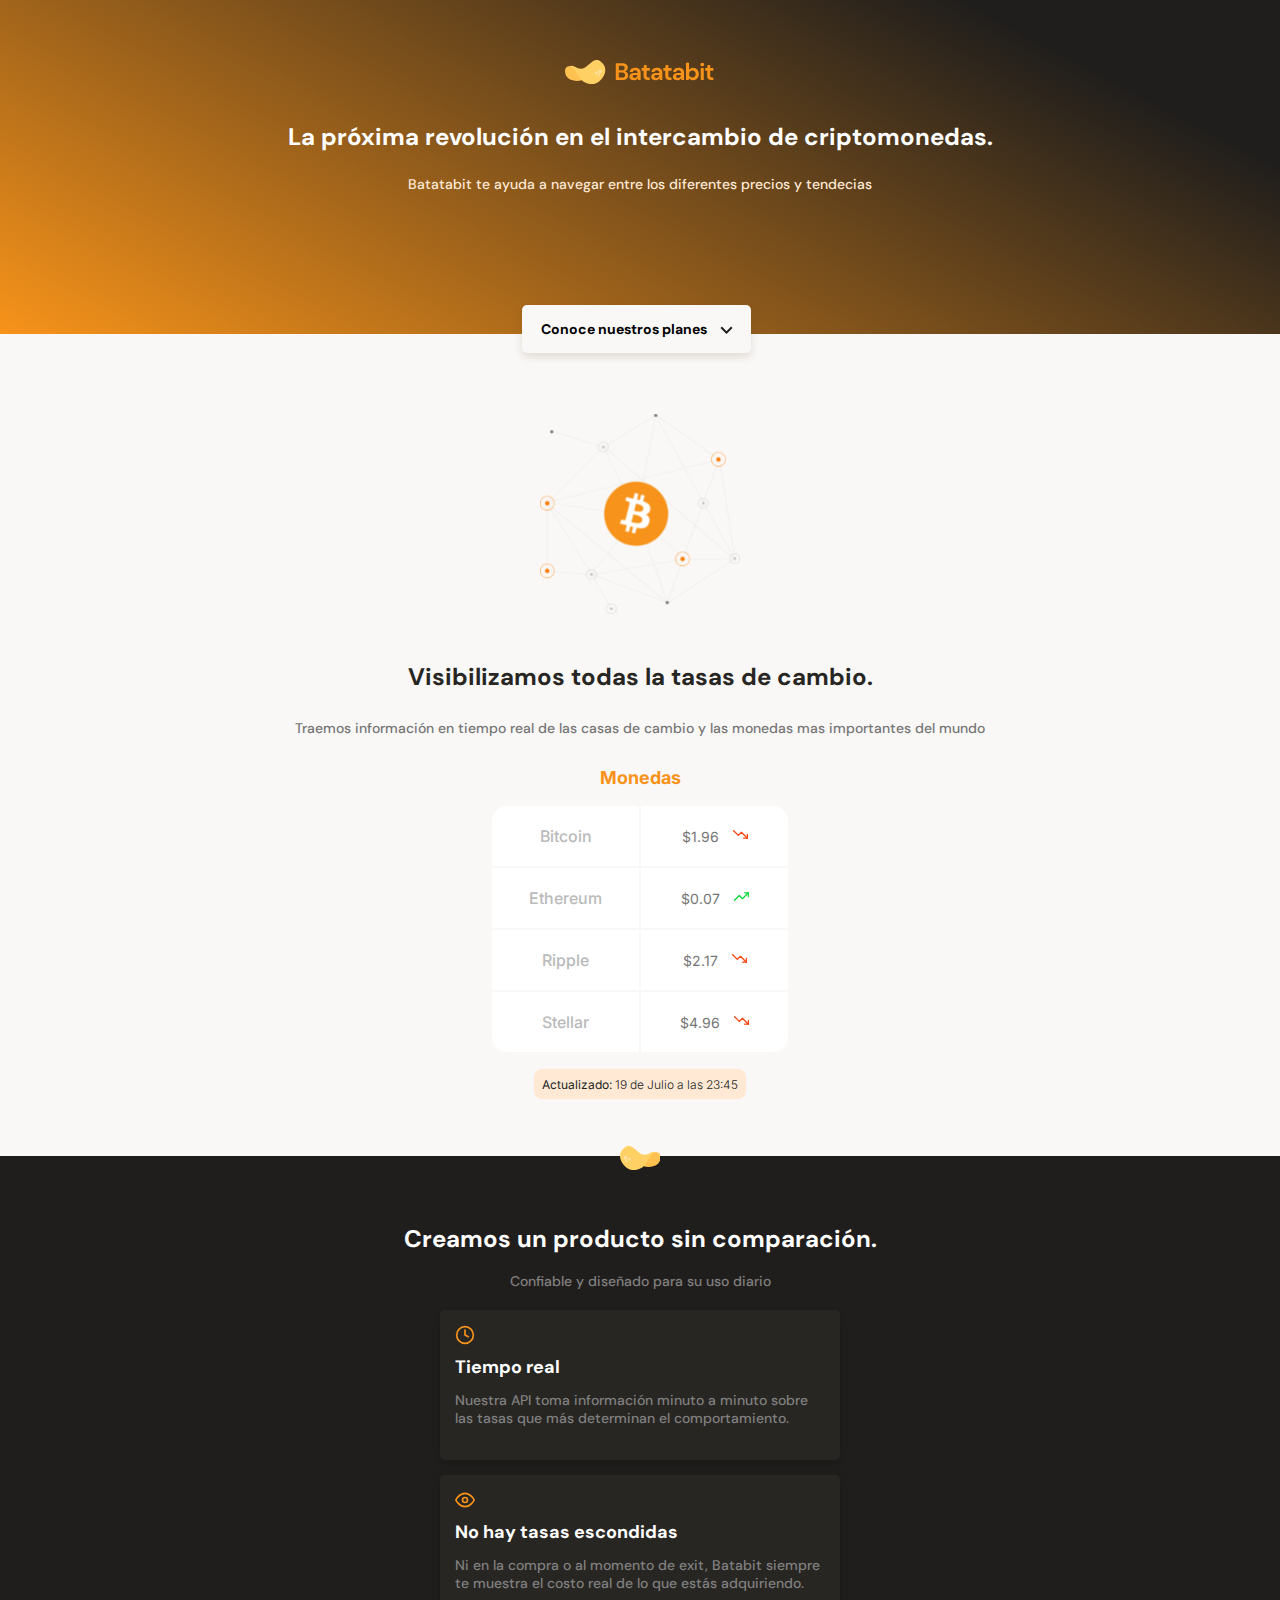
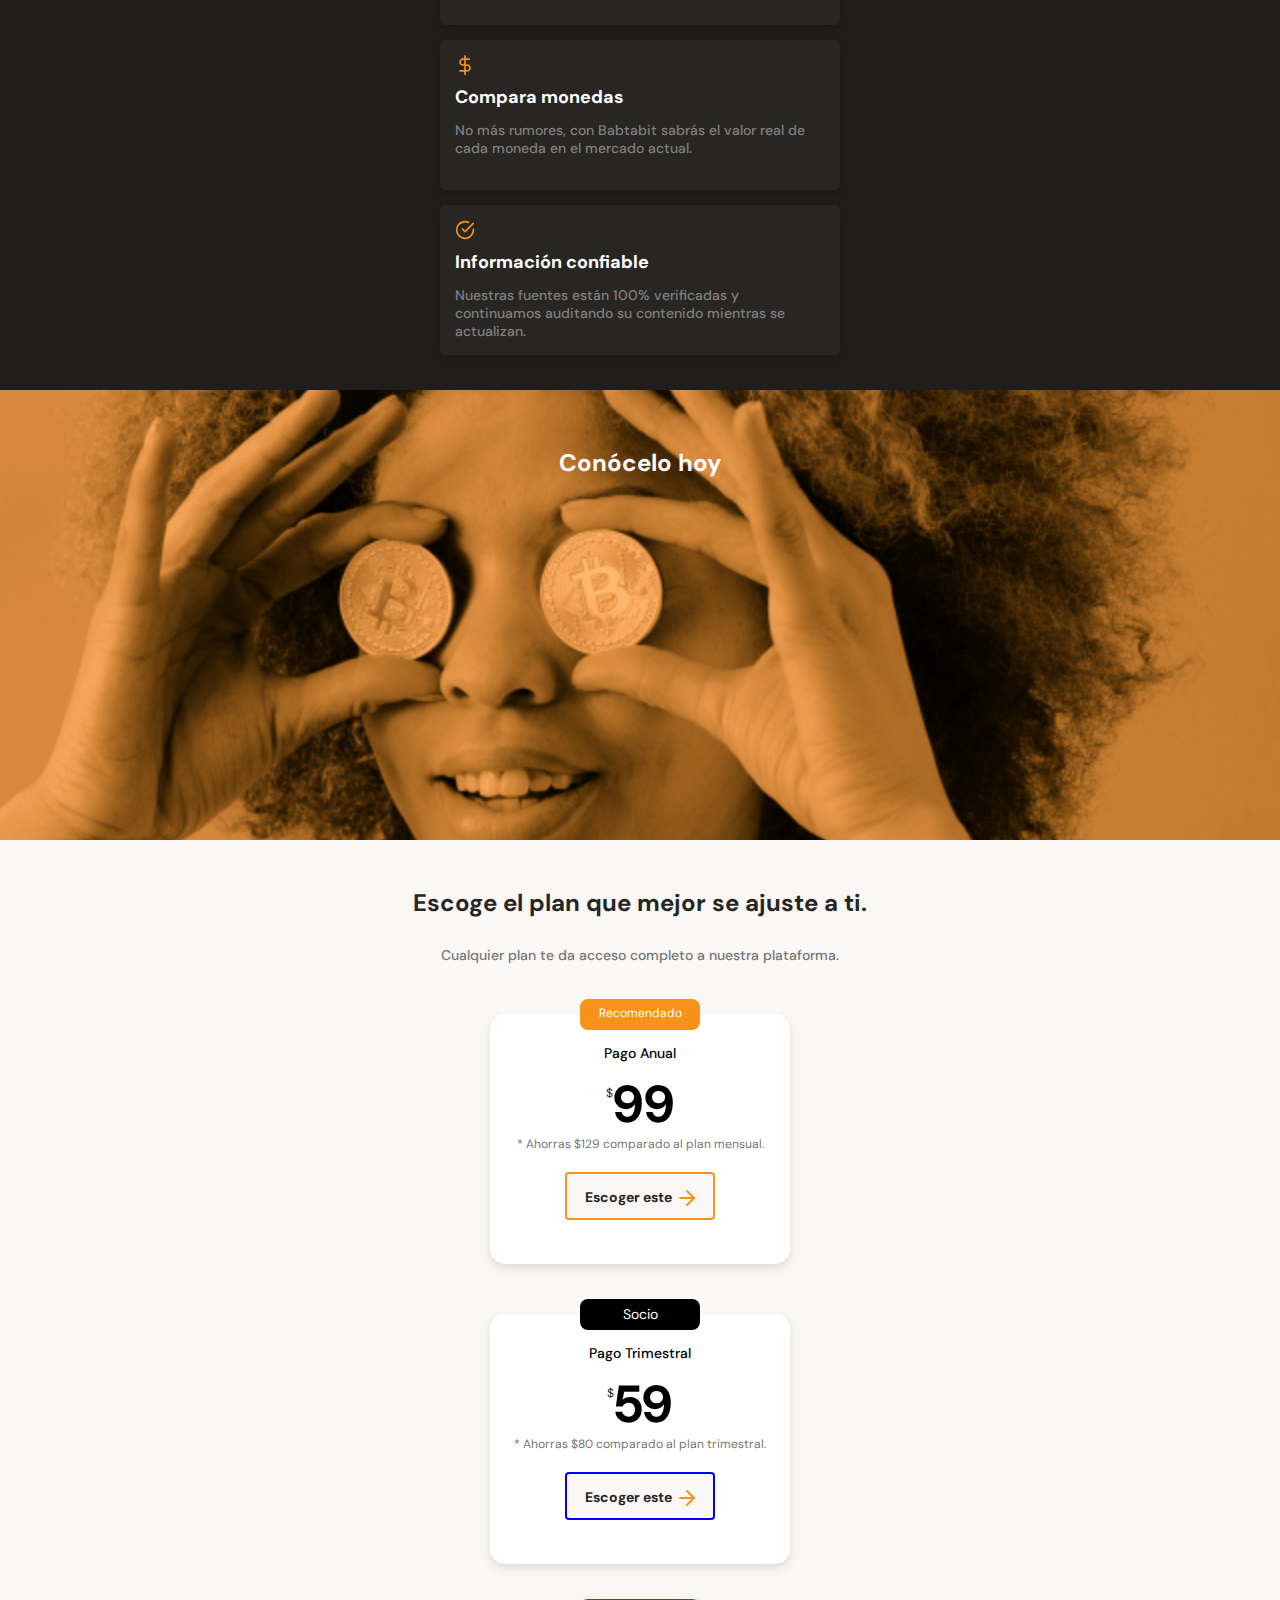
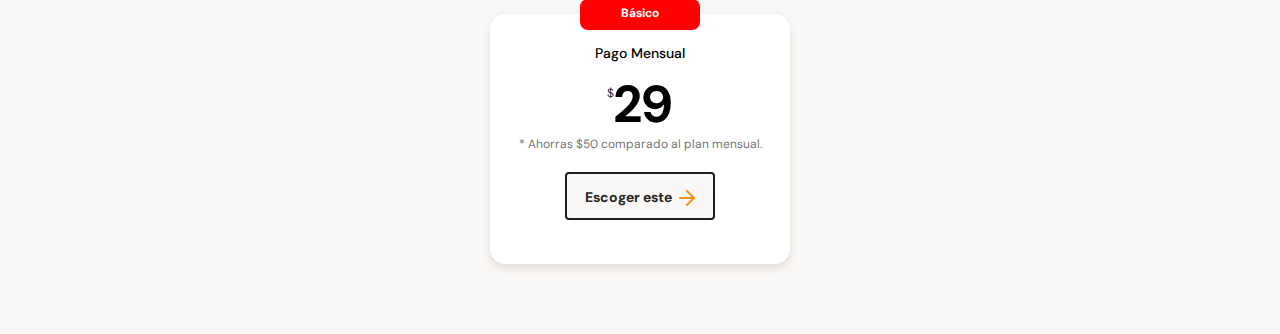
==== commit 4bbbfa9d: "Agregando las 2 tarjetas para la seccion de planes" ====
--- a/index.html
+++ b/index.html
@@ -106,6 +106,24 @@
                             <button class="plan--card--ca">Escoger este <span></span></button>
                         </div>
                     </article>
+                    <article class="plans--container-card-2">
+                        <p class="recommended-3">Socio</p>
+                        <div class="plan--info-container-2">
+                            <h3 class="plan--card-title-2">Pago Trimestral</h3>
+                            <p class="plan--card-price-2"> <span>$</span>59</p>
+                            <p class="plan-card-saving-2">* Ahorras $80 comparado al plan trimestral.</p>
+                            <button class="plan--card--ca-2">Escoger este <span></span></button>
+                        </div>
+                    </article>
+                    <article class="plans--container-card-3">
+                        <p class="recommended-2">Básico</p>
+                        <div class="plan--info-container-3">
+                            <h3 class="plan--card-title-3">Pago Mensual</h3>
+                            <p class="plan--card-price-3"> <span>$</span>29</p>
+                            <p class="plan-card-saving-3">* Ahorras $50 comparado al plan mensual.</p>
+                            <button class="plan--card--ca-3">Escoger este <span></span></button>
+                        </div>
+                    </article>
                 </section>
         </section>
     </main>
--- a/style.css
+++ b/style.css
@@ -472,4 +472,177 @@
 .plan-card-saving {
     font-size: 1.2rem;
     color: #757575;
-}+}
+
+.plan--card--ca {
+    width: 150px;
+    height: 48px;
+    margin-top: 20px;
+    background-color: #faf8f7;
+    border: 2px solid var(--bitcoin-orange);
+    border-radius: 4px;
+    font-family:'DM Sans', sans-serif;
+    font-size: 1.4rem;
+    font-weight: bold;
+    line-height: 1.8rem;
+    color: var(--black);
+}
+
+.plan--card--ca span {
+    display: inline-block;
+    width: 20px;
+    height: 20px;
+    background-image: url(./assets/icons/orange-right-arrow.svg);
+    vertical-align: text-bottom;
+}
+
+.plans--container-card-2 {
+    position: relative;
+    width: 70%;
+    min-width: 230px;
+    max-width: 300px;
+    height: 250px;
+    margin: 50px auto 0;
+    padding: 0 15px;
+    background-color: var(--just-white);
+    border-radius: 15px;
+    box-shadow: 0 4px 8px rgba(89, 79, 30, 0.16);
+  }
+  
+  .recommended-2 {
+    position: absolute;
+    width: 120px;
+    height: 31px;
+    top: -15px;
+    font-size: 1.2rem;
+    font-weight: bold;
+    left: calc(50% - 60px);
+    background-color: red;
+    border-radius: 8px;
+    color: white;
+    padding: 6px;
+  }
+  
+  .plan--card-title-2 {
+    padding-top: 30px;
+    font-size: 1.4rem;
+    font-weight: 500;
+    line-height: 1.8rem;
+    color: black;
+  }
+  
+  .plan--card-price-2 {
+    padding: 5px 0;
+    font-size: 5.2rem;
+    font-weight: bold;
+    line-height: 5.3rem;
+    color: black;
+  }
+  
+  .plan--card-price-2 span {
+    font-size: 1.2rem;
+    font-weight: 300;
+    vertical-align: 25px;
+  }
+  
+  .plan-card-saving-2 {
+      font-size: 1.2rem;
+      color: #757575;
+  }
+  
+  .plan--card--ca-2 {
+      width: 150px;
+      height: 48px;
+      margin-top: 20px;
+      background-color: #faf8f7;
+      border: 2px solid blue;
+      border-radius: 4px;
+      font-family:'DM Sans', sans-serif;
+      font-size: 1.4rem;
+      font-weight: bold;
+      line-height: 1.8rem;
+      color: var(--black);
+  }
+  
+  .plan--card--ca-2 span {
+      display: inline-block;
+      width: 20px;
+      height: 20px;
+      background-image: url(./assets/icons/orange-right-arrow.svg);
+      vertical-align: text-bottom;
+  }
+  
+  .plans--container-card-3 {
+      position: relative;
+      width: 70%;
+      min-width: 230px;  /*La tarjeta los mas pequeño que sera es eso*/
+      max-width: 300px;   /*La tarjeta no se hara mas grande de 300px*/
+      height: 250px;
+      margin: 50px auto 0;
+      padding: 0 15px;
+      background-color: var(--just-white);
+      border-radius: 15px;
+      box-shadow: 0 4px 8px rgba(89, 73, 30, 0.16);
+  }
+  
+  .recommended-3 {
+      position: absolute;
+      width: 120px;
+      height: 31px;
+      top: -15px;
+      left: calc(50% - 60px);
+      background-color: black;
+      border-radius: 8px;
+      color: var(--just-white);
+      font-size: 1.4rem;
+      padding: 6px;
+  }
+  
+  .plan--card-title-3 {
+    padding-top: 30px;
+    font-size: 1.4rem;
+    font-weight: 500;
+    line-height: 1.8rem;
+    color: black;
+  }
+  
+  .plan--card-price-3 {
+    padding: 5px 0;
+    font-size: 5.2rem;
+    font-weight: bold;
+    line-height: 5.3rem;
+    color: black;
+  }
+  
+  .plan--card-price-3 span {
+    font-size: 1.2rem;
+    font-weight: 300;
+    vertical-align: 25px;
+  }
+  
+  .plan-card-saving-3 {
+    font-size: 1.2rem;
+    color: #757575;
+  }
+  
+  .plan--card--ca-3 {
+    width: 150px;
+    height: 48px;
+    margin-top: 20px;
+    background-color: #faf8f7;
+    border: 2px solid #201E1C;
+    border-radius: 4px;
+    font-family:'DM Sans', sans-serif;
+    font-size: 1.4rem;
+    font-weight: bold;
+    line-height: 1.8rem;
+    color: var(--black);
+}
+  
+  .plan--card--ca-3 span {
+      display: inline-block;
+      width: 20px;
+      height: 20px;
+      background-image: url(./assets/icons/orange-right-arrow.svg);
+      vertical-align: text-bottom;
+  }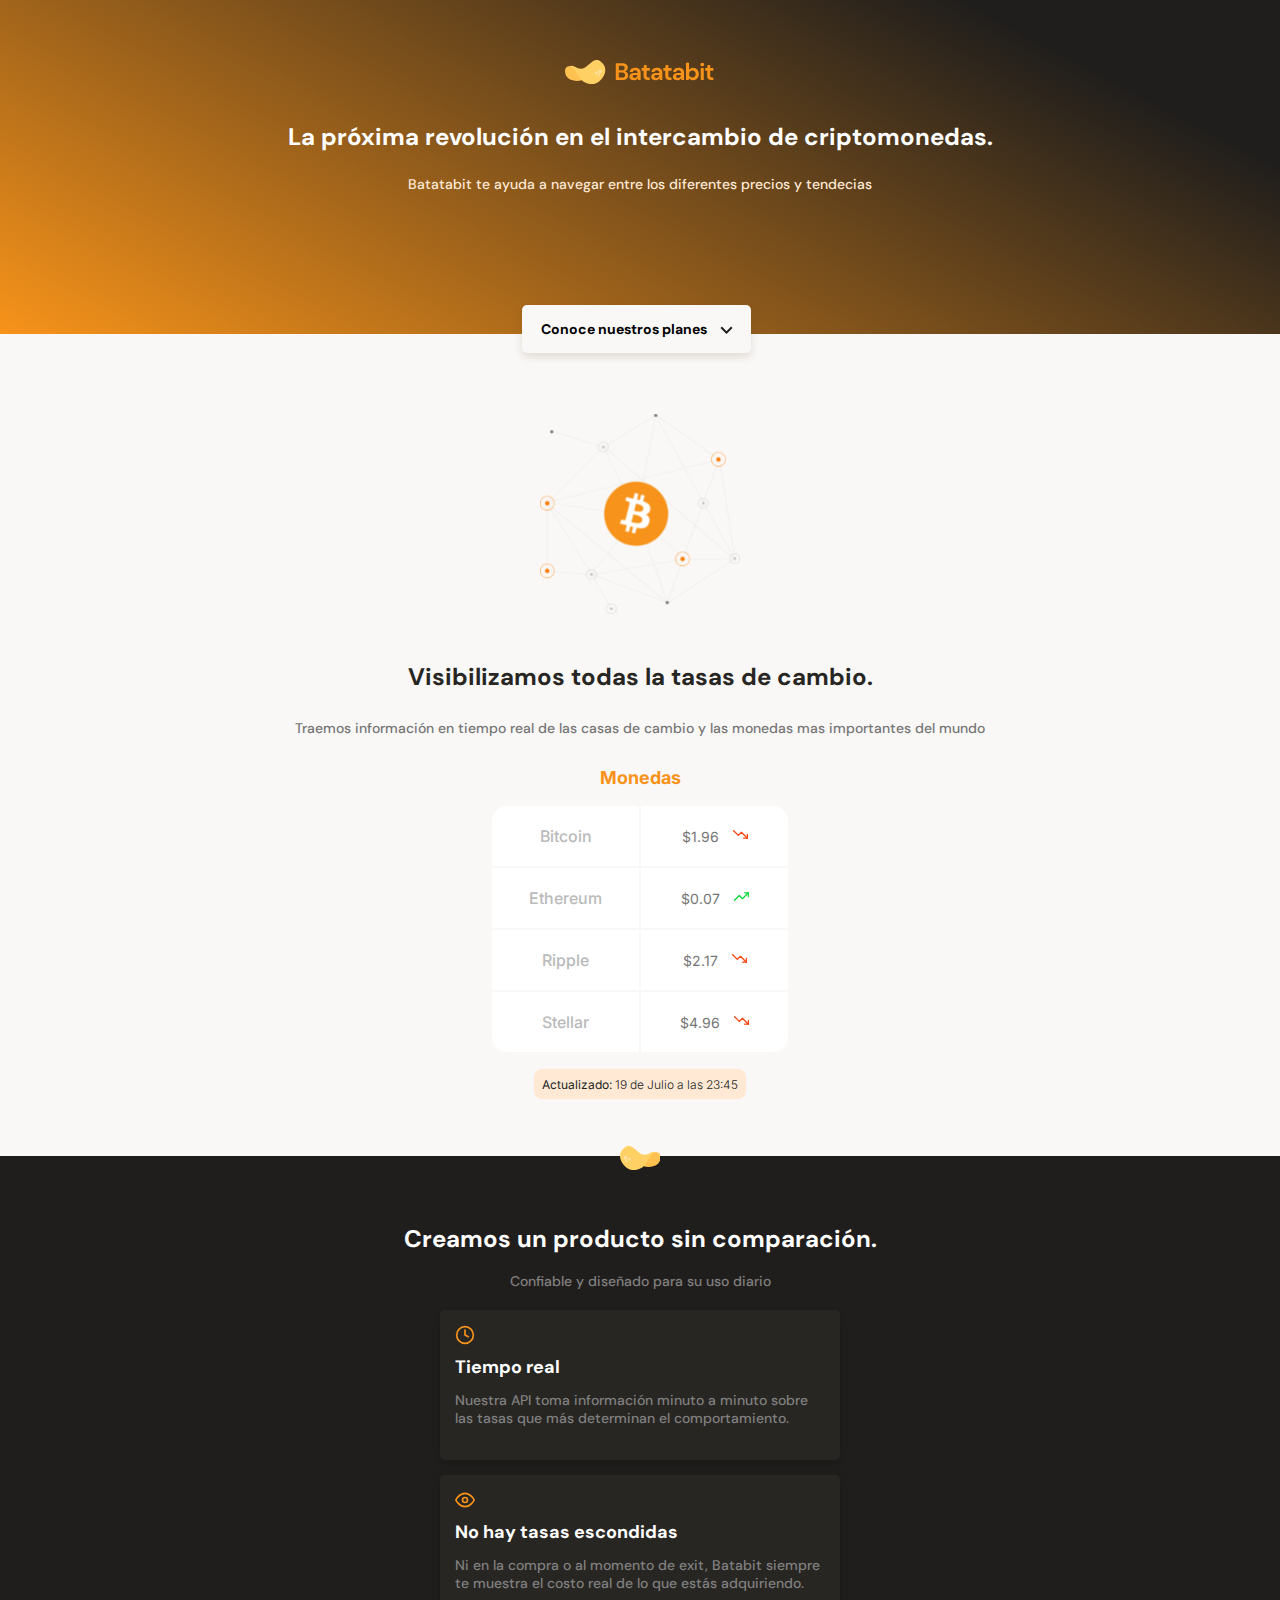
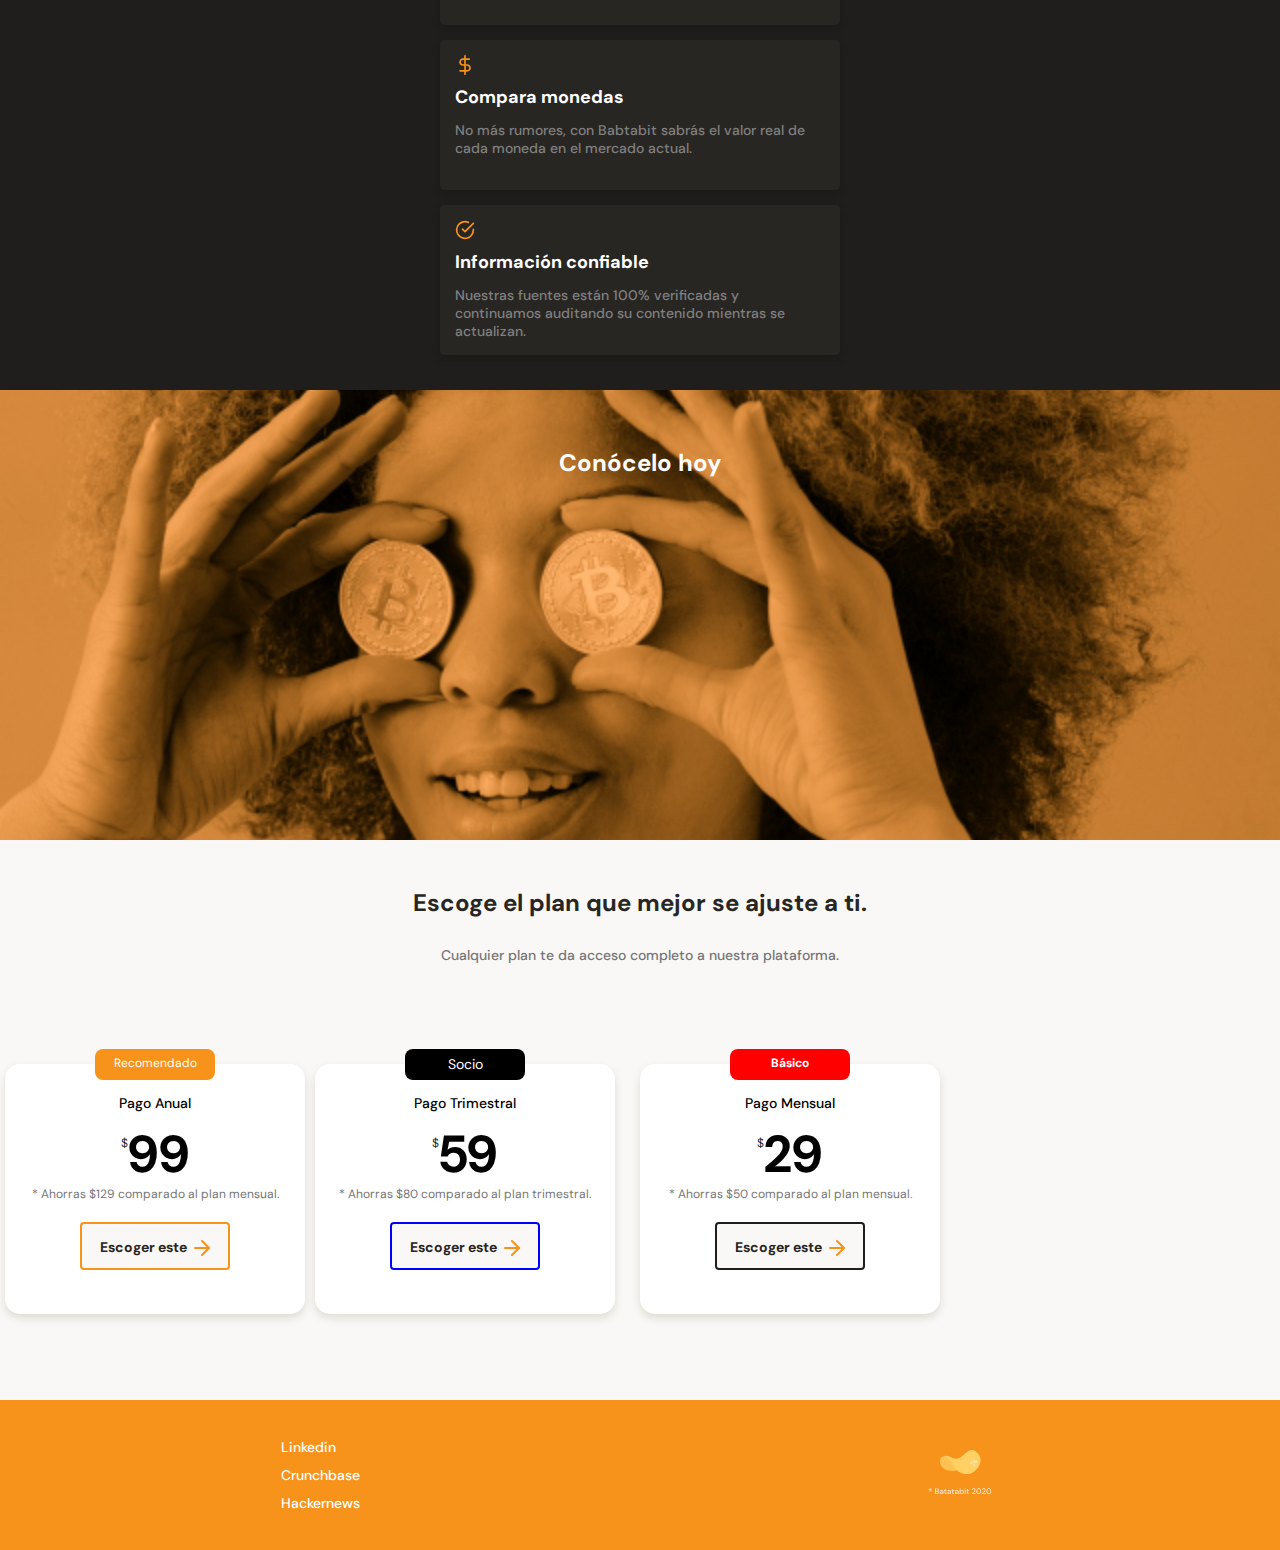
==== commit 45e51bda: "Agregando seccionde footer Html y Css" ====
--- a/index.html
+++ b/index.html
@@ -127,6 +127,17 @@
                 </section>
         </section>
     </main>
-    <footer></footer>
+    <footer>
+        <section class="left">
+            <ul>
+                <li><a href="#">Linkedin</a></li>
+                <li><a href="#">Crunchbase</a></li>
+                <li><a href="#">Hackernews</a></li>
+            </ul>
+        </section>
+        <section class="right">
+            <img src="./assets/img/logo-footer.svg" alt="Logo de batatabit 2020">
+        </section>
+    </footer>
 </body>
 </html>--- a/style.css
+++ b/style.css
@@ -421,13 +421,22 @@
     color: #757575;
 }
 
+.plans--container-slider {
+    display: flex;
+    height: 316px;
+    overflow-x: scroll;
+    overscroll-behavior-x: contain;
+    scroll-snap-type: x proximity;
+}
+
 .plans--container-card {
     position: relative;
+    scroll-snap-align: center;
     width: 70%;
-    min-width: 230px;  /*La tarjeta los mas pequeño que sera es eso*/
+    min-width: 190px;  /*La tarjeta los mas pequeño que sera es eso*/
     max-width: 300px;   /*La tarjeta no se hara mas grande de 300px*/
     height: 250px;
-    margin: 50px auto 0;
+    margin: 50px 5px 0;
     padding: 0 15px;
     background-color: var(--just-white);
     border-radius: 15px;
@@ -499,10 +508,10 @@
 .plans--container-card-2 {
     position: relative;
     width: 70%;
-    min-width: 230px;
+    min-width: 190px;
     max-width: 300px;
     height: 250px;
-    margin: 50px auto 0;
+    margin: 50px 5px 0;
     padding: 0 15px;
     background-color: var(--just-white);
     border-radius: 15px;
@@ -575,10 +584,10 @@
   .plans--container-card-3 {
       position: relative;
       width: 70%;
-      min-width: 230px;  /*La tarjeta los mas pequeño que sera es eso*/
+      min-width: 190px;  /*La tarjeta los mas pequeño que sera es eso*/
       max-width: 300px;   /*La tarjeta no se hara mas grande de 300px*/
       height: 250px;
-      margin: 50px auto 0;
+      margin: 50px 20px 0;
       padding: 0 15px;
       background-color: var(--just-white);
       border-radius: 15px;
@@ -645,4 +654,34 @@
       height: 20px;
       background-image: url(./assets/icons/orange-right-arrow.svg);
       vertical-align: text-bottom;
+  }
+
+  footer {
+      display: flex;
+      width: 100%;
+      height: 150px;
+      background-color: var(--bitcoin-orange);
+  }
+
+  footer section {
+      display: flex;
+      width: 50%;
+      justify-content: center;
+      align-items: center;
+  }
+
+  footer .left ul {
+      font-size: 1.4rem;
+      font-weight: 500;
+      line-height: 1.8rem;
+      list-style: none;
+  }
+
+  .left li {
+      margin: 10px 0;
+  }
+
+  .left a {
+      text-decoration: none;
+      color: var(--just-white);
   }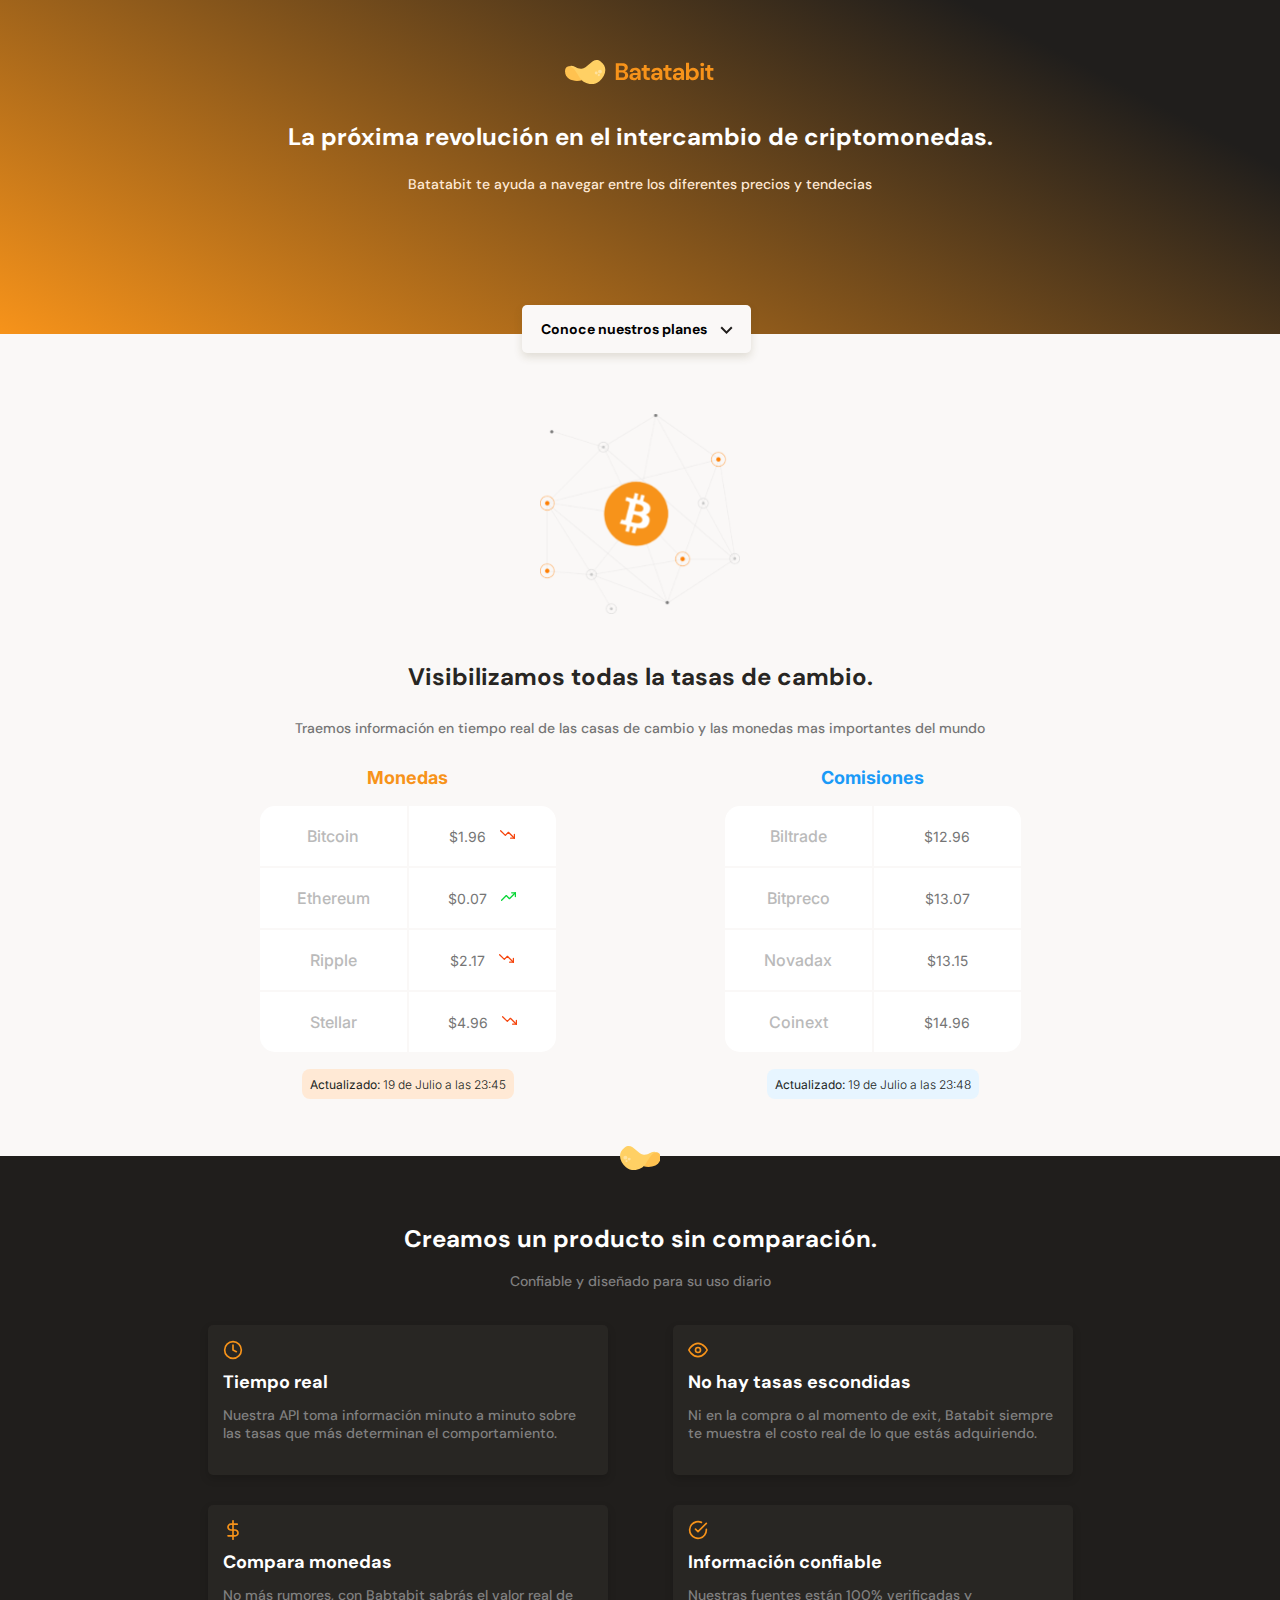
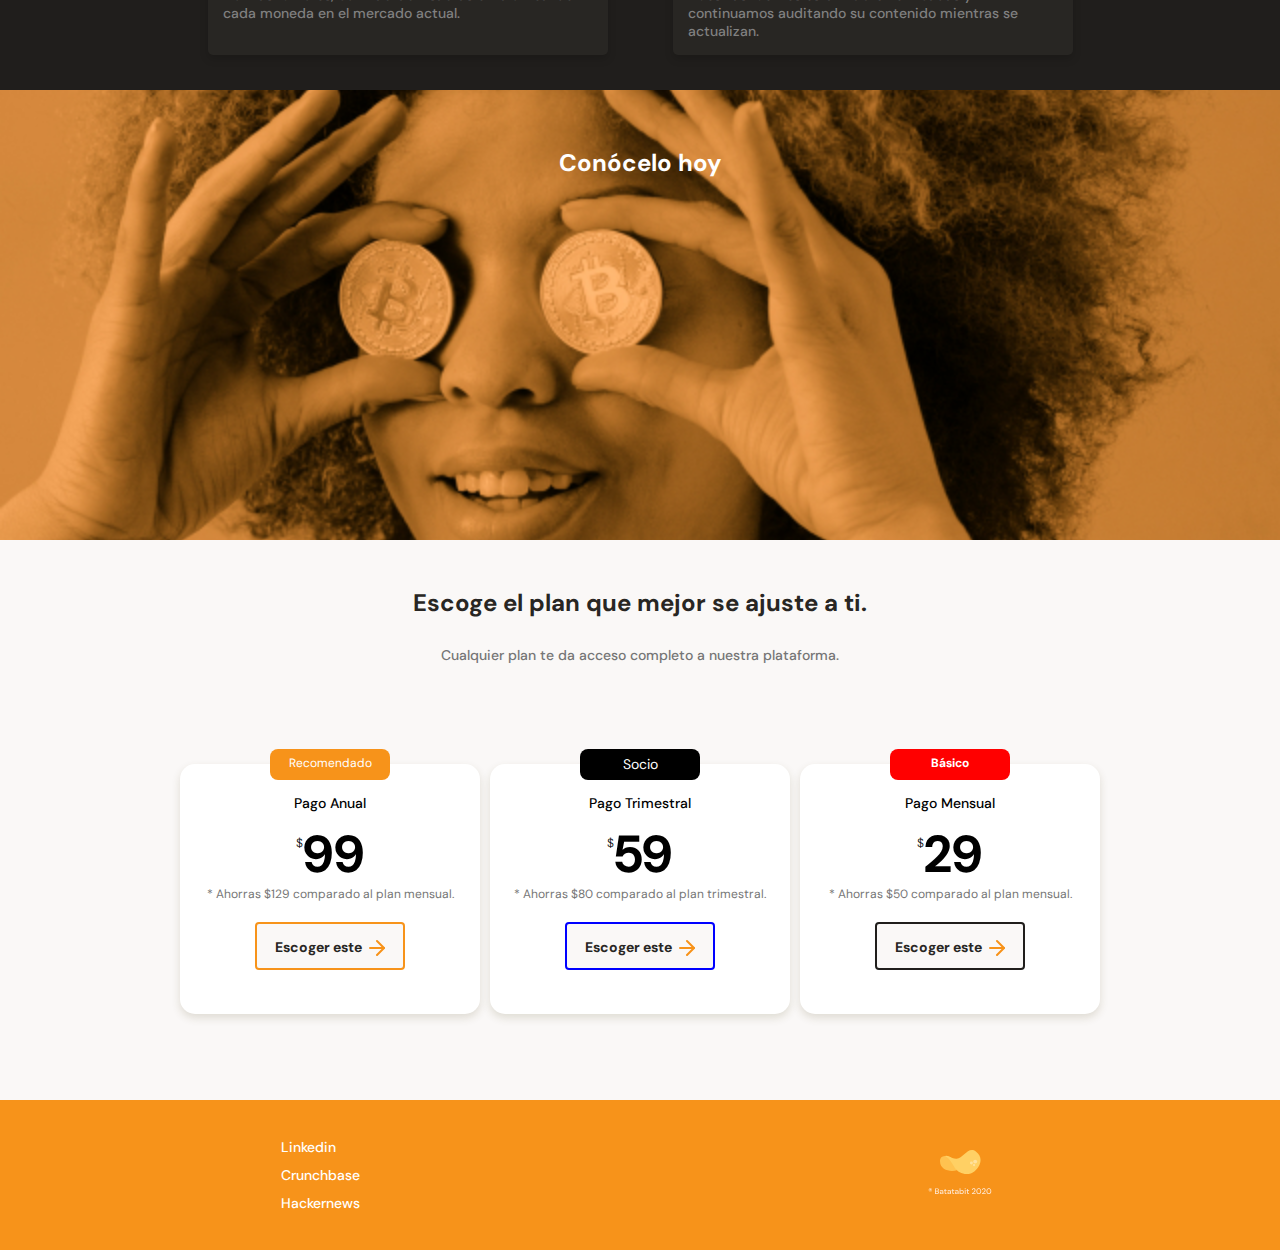
==== commit b88b1649: "Media queries como breakpoints" ====
--- a/index.html
+++ b/index.html
@@ -7,6 +7,7 @@
     <title>Document</title>
     <link href="https://fonts.googleapis.com/css2?family=DM+Sans:wght@400;500;700&family=Inter:wght@300;500&display=swap" rel="stylesheet">
     <link rel="stylesheet" href="./style.css">
+    <link rel="stylesheet" href="/CSS/tablet.css" media="(min-width: 930px)"/>
 </head>
 <body>
     <header>
@@ -53,6 +54,34 @@
                         <p> <b>Actualizado: </b> 19 de Julio a las 23:45 </p>
                     </div>
                 </div>
+
+                <div class="main--currency-table">
+                    <p class="commissions--table-title">Comisiones</p>
+                    <div class="currency--table-container">
+                        <table>
+                            <tr>
+                                <td class="table__top-left">Biltrade</td>
+                                <td class="table__top-right table__right">$12.96 <span class=""></span> </td>
+                            </tr>
+                            <tr>
+                                <td>Bitpreco</td>
+                                <td class="table__right">$13.07<span class=""></span></td>
+                            </tr>
+                            <tr>
+                                <td>Novadax</td>
+                                <td class="table__right">$13.15<span class=""> </span></td>
+                            </tr>
+                            <tr>
+                                <td class="table__bottom-left">Coinext</td>
+                                <td class="table__bottom-right table__right">$14.96<span class=""></span></td>
+                            </tr>
+                        </table>
+                    </div>
+                    <div class="commissions--table-date">
+                        <p> <b>Actualizado: </b> 19 de Julio a las 23:48 </p>
+                    </div>
+                </div>
+                
             </section>
         </section>
         <section class="main--product-detail">
--- a/style.css
+++ b/style.css
@@ -168,6 +168,15 @@
     color: var(--bitcoin-orange);
 }
 
+.main--currency-table .commissions--table-title {
+    margin-bottom: 15px;
+    font-size: 1.8rem;
+    font-weight: bold;
+    line-height: 2.3rem;
+    color:#1A9AF7;
+}
+
+
 .currency--table-container {
     width: 90%;
     min-width: 230px;
@@ -244,7 +253,23 @@
     border-radius: 8px;
   }
 
-.currency--table-date p {
+  .currency--table-date p {
+    font-size: 1.2rem;
+    line-height: 1.5rem;
+    color: var(--warm-black);
+    font-weight: 300; /*Esto para cortar esa herencia que viene desde el padre*/
+}
+
+.commissions--table-date {
+    width: max-content; /*Para evitar el desbordamiento del texto */
+    height: 30px;
+    margin: 15px auto 0;
+    padding: 8px;
+    background-color: var(--soft-blue);
+    border-radius: 8px;
+}
+
+.commissions--table-date p {
     font-size: 1.2rem;
     line-height: 1.5rem;
     color: var(--warm-black);
@@ -587,7 +612,7 @@
       min-width: 190px;  /*La tarjeta los mas pequeño que sera es eso*/
       max-width: 300px;   /*La tarjeta no se hara mas grande de 300px*/
       height: 250px;
-      margin: 50px 20px 0;
+      margin: 50px 5px 0;
       padding: 0 15px;
       background-color: var(--just-white);
       border-radius: 15px;
--- a/CSS/tablet.css
+++ b/CSS/tablet.css
@@ -0,0 +1,18 @@
+.main-tables-container {
+    display: flex;
+    width: 930px;
+    margin: 0 auto;
+}
+
+.product--cards-container {
+    display: flex;
+    flex-wrap: wrap;
+    width: 930px;
+    margin: 0 auto;   
+}
+
+.plans--container-slider {
+    justify-content: center;
+}
+
+
